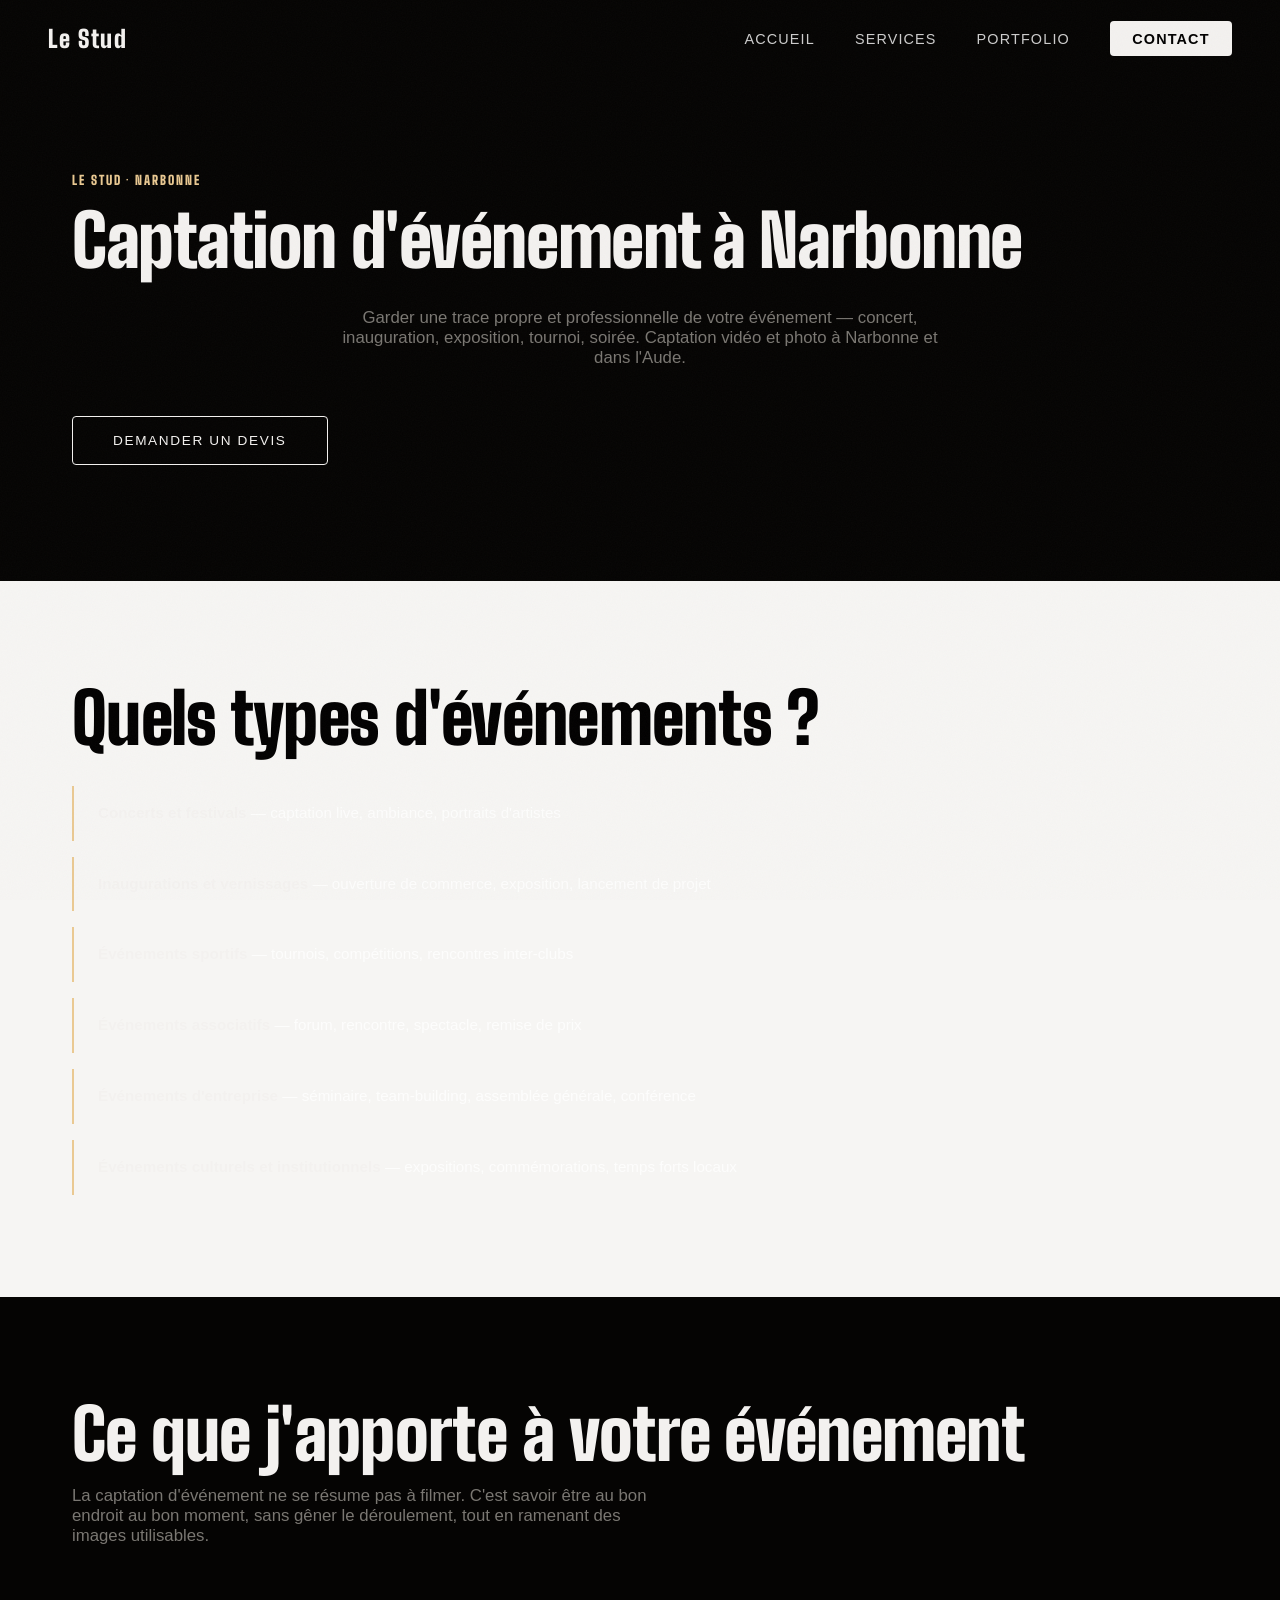
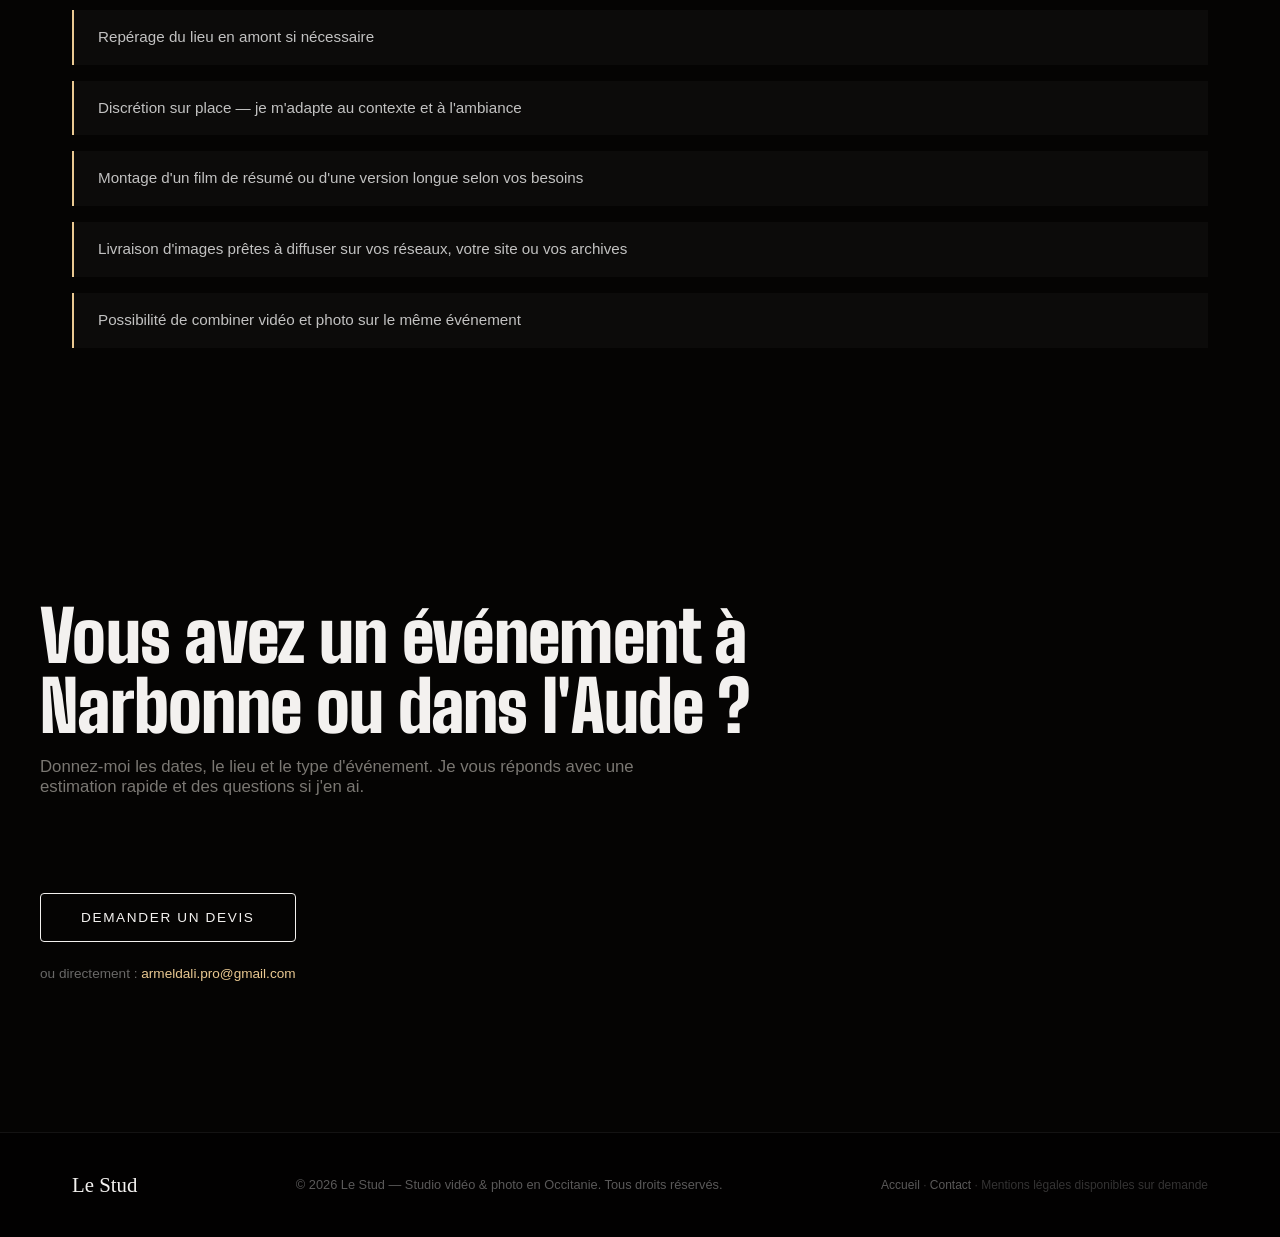
==== captation-evenement-narbonne/index.html @ 45975b77 "Ajoute 7 pages SEO locales et styles associés Pages créées : vidéaste Narbonne, vidéaste Carcassonne" ====
<!DOCTYPE html>
<html lang="fr">
<head>
  <meta charset="UTF-8" />
  <meta name="viewport" content="width=device-width, initial-scale=1.0" />
  <title>Captation événement à Narbonne — Le Stud</title>
  <meta name="description" content="Concert, expo, inauguration : captation vidéo et photo événementielle à Narbonne et dans l'Aude. Studio Le Stud, devis sur mesure." />
  <link rel="canonical" href="https://www.lestudpro.fr/captation-evenement-narbonne/" />
  <meta property="og:title" content="Captation événement à Narbonne — Le Stud" />
  <meta property="og:description" content="Captation vidéo et photo événementielle à Narbonne et dans l'Aude. Concerts, expositions, inaugurations. Devis sur mesure." />
  <meta property="og:type" content="website" />
  <meta property="og:url" content="https://www.lestudpro.fr/captation-evenement-narbonne/" />
  <meta property="og:image" content="https://www.lestudpro.fr/images/tournage-video-professionnel-occitanie-le-stud.jpg" />
  <meta name="theme-color" content="#0a0602" />
  <script type="application/ld+json">
  {
    "@context": "https://schema.org",
    "@type": "LocalBusiness",
    "name": "Le Stud",
    "description": "Captation vidéo et photo événementielle à Narbonne et dans l'Aude. Concerts, expositions, inaugurations, tournois.",
    "url": "https://www.lestudpro.fr",
    "email": "armeldali.pro@gmail.com",
    "address": {
      "@type": "PostalAddress",
      "addressLocality": "Narbonne",
      "addressRegion": "Occitanie",
      "addressCountry": "FR"
    },
    "areaServed": ["Narbonne", "Carcassonne", "Aude", "Occitanie"],
    "priceRange": "€€",
    "openingHours": "Mo-Fr 09:00-18:00"
  }
  </script>
  <link rel="preconnect" href="https://fonts.googleapis.com">
  <link rel="preconnect" href="https://fonts.gstatic.com" crossorigin>
  <link href="https://fonts.googleapis.com/css2?family=Big+Shoulders+Display:wght@900&display=swap" rel="stylesheet">
  <link rel="stylesheet" href="../style.css" />
</head>
<body>

  <a href="#contenu" class="skip-link">Aller au contenu principal</a>

  <nav id="navbar">
    <a href="/" class="nav-logo">Le Stud</a>
    <button class="nav-toggle" id="navToggle" aria-label="Menu">&#9776;</button>
    <ul class="nav-links" id="navLinks">
      <li><a href="/">Accueil</a></li>
      <li><a href="/#services">Services</a></li>
      <li><a href="/#portfolio">Portfolio</a></li>
      <li><a href="/#contact" class="nav-cta">Contact</a></li>
    </ul>
  </nav>

  <main id="contenu">

    <section class="local-hero section section-dark">
      <div class="container">
        <p class="hero-eyebrow">Le Stud · Narbonne</p>
        <h1>Captation d'événement à Narbonne</h1>
        <p class="section-subtitle">Garder une trace propre et professionnelle de votre événement — concert, inauguration, exposition, tournoi, soirée. Captation vidéo et photo à Narbonne et dans l'Aude.</p>
        <a href="/#contact" class="btn-primary">Demander un devis</a>
      </div>
    </section>

    <section class="section section-light">
      <div class="container">
        <h2 class="section-title left reveal">Quels types d'événements ?</h2>
        <ul class="local-services reveal-stagger">
          <li><strong>Concerts et festivals</strong> — captation live, ambiance, portraits d'artistes</li>
          <li><strong>Inaugurations et vernissages</strong> — ouverture de commerce, exposition, lancement de projet</li>
          <li><strong>Événements sportifs</strong> — tournois, compétitions, rencontres inter-clubs</li>
          <li><strong>Événements associatifs</strong> — forum, rencontre, spectacle, remise de prix</li>
          <li><strong>Événements d'entreprise</strong> — séminaire, team-building, assemblée générale, conférence</li>
          <li><strong>Événements culturels et institutionnels</strong> — expositions, commémorations, temps forts locaux</li>
        </ul>
      </div>
    </section>

    <section class="section section-dark">
      <div class="container">
        <h2 class="section-title left reveal">Ce que j'apporte à votre événement</h2>
        <p class="section-subtitle left reveal">La captation d'événement ne se résume pas à filmer. C'est savoir être au bon endroit au bon moment, sans gêner le déroulement, tout en ramenant des images utilisables.</p>
        <ul class="local-services reveal-stagger">
          <li>Repérage du lieu en amont si nécessaire</li>
          <li>Discrétion sur place — je m'adapte au contexte et à l'ambiance</li>
          <li>Montage d'un film de résumé ou d'une version longue selon vos besoins</li>
          <li>Livraison d'images prêtes à diffuser sur vos réseaux, votre site ou vos archives</li>
          <li>Possibilité de combiner vidéo et photo sur le même événement</li>
        </ul>
      </div>
    </section>

    <section class="section section-dark">
      <div class="container local-cta">
        <h2 class="section-title left reveal">Vous avez un événement à Narbonne ou dans l'Aude ?</h2>
        <p class="section-subtitle left reveal">Donnez-moi les dates, le lieu et le type d'événement. Je vous réponds avec une estimation rapide et des questions si j'en ai.</p>
        <a href="/#contact" class="btn-primary">Demander un devis</a>
        <p class="local-email">ou directement : <a href="mailto:armeldali.pro@gmail.com">armeldali.pro@gmail.com</a></p>
      </div>
    </section>

  </main>

  <footer id="footer">
    <div class="container">
      <div class="footer-content">
        <span class="footer-logo">Le Stud</span>
        <p>© 2026 Le Stud — Studio vidéo &amp; photo en Occitanie. Tous droits réservés.</p>
        <p class="footer-mention"><a href="/">Accueil</a> · <a href="mailto:armeldali.pro@gmail.com">Contact</a> · Mentions légales disponibles sur demande</p>
      </div>
    </div>
  </footer>

  <script>
    const navbar = document.getElementById('navbar');
    window.addEventListener('scroll', () => { navbar.classList.toggle('scrolled', window.scrollY > 50); }, { passive: true });
    const navToggle = document.getElementById('navToggle');
    const navLinks  = document.getElementById('navLinks');
    navToggle.addEventListener('click', () => navLinks.classList.toggle('open'));
    navLinks.querySelectorAll('a').forEach(l => l.addEventListener('click', () => navLinks.classList.remove('open')));
    const msgs = ['Bien essayé', 'non.', 'Pourquoi faire ?'];
    let toastEl = null, hideTimer = null;
    function showToast() {
      if (!toastEl) { toastEl = document.createElement('div'); toastEl.id = 'copy-toast'; document.body.appendChild(toastEl); }
      toastEl.textContent = msgs[Math.floor(Math.random() * msgs.length)];
      toastEl.classList.add('visible');
      clearTimeout(hideTimer);
      hideTimer = setTimeout(() => toastEl.classList.remove('visible'), 1800);
    }
    document.addEventListener('contextmenu', e => { e.preventDefault(); showToast(); });
    document.addEventListener('copy',        e => { e.preventDefault(); showToast(); });
    document.addEventListener('cut',         e => { e.preventDefault(); showToast(); });
    document.addEventListener('selectstart', e => e.preventDefault());
    document.addEventListener('dragstart',   e => { e.preventDefault(); showToast(); });
    const ro = new IntersectionObserver((entries) => {
      entries.forEach(e => { if (e.isIntersecting) { e.target.classList.add('visible'); ro.unobserve(e.target); } });
    }, { threshold: 0.1, rootMargin: '0px 0px -52px 0px' });
    document.querySelectorAll('.reveal, .reveal-stagger').forEach(el => ro.observe(el));
  </script>
</body>
</html>
---- style.css ----
/* ===========================
   RESET & BASE
=========================== */
*, *::before, *::after { box-sizing: border-box; margin: 0; padding: 0; }
body { user-select: none; -webkit-user-select: none; }

:root {
  --black: oklch(7% 0.007 70);
  --dark: oklch(11% 0.006 70);
  --dark2: oklch(15% 0.006 70);
  --white: oklch(96% 0.004 72);
  --off-white: oklch(97% 0.003 72);
  --accent: oklch(85% 0.08 80);
  --accent2: oklch(66% 0.155 73);
  --text-light: oklch(57% 0.008 70);
  --font-display: 'Big Shoulders Display', Georgia, serif;
  --font-main: 'Georgia', serif;
  --font-sans: -apple-system, BlinkMacSystemFont, 'Segoe UI', sans-serif;
  --transition: 0.3s ease;
  --radius: 4px;

  --space-xs: 0.5rem;
  --space-sm: 1rem;
  --space-md: 1.5rem;
  --space-lg: 2rem;
  --space-xl: 3rem;
  --space-2xl: 5rem;
  --space-3xl: 7rem;
}

html { scroll-behavior: smooth; }

body {
  font-family: var(--font-sans);
  color: var(--white);
  background: var(--black);
  overflow-x: hidden;
}

/* Film grain — fixed layer, no animation, no GPU repaint on scroll */
body::after {
  content: '';
  position: fixed;
  inset: 0;
  z-index: 9900;
  pointer-events: none;
  opacity: 0.03;
  background-image: url("data:image/svg+xml,%3Csvg xmlns='http://www.w3.org/2000/svg' width='220' height='220'%3E%3Cfilter id='n'%3E%3CfeTurbulence type='fractalNoise' baseFrequency='0.8' numOctaves='4' stitchTiles='stitch'/%3E%3C/filter%3E%3Crect width='220' height='220' filter='url(%23n)'/%3E%3C/svg%3E");
  background-repeat: repeat;
  background-size: 220px 220px;
}

img { max-width: 100%; display: block; }
a { text-decoration: none; color: inherit; }

/* Focus ring — accessible and on-brand */
*:focus-visible {
  outline: 2px solid var(--accent2);
  outline-offset: 3px;
  border-radius: 2px;
}

/* Skip to content */
.skip-link {
  position: absolute;
  left: -9999px;
  top: auto;
  width: 1px;
  height: 1px;
  overflow: hidden;
}

.skip-link:focus {
  position: fixed;
  top: 0;
  left: 0;
  z-index: 10000;
  width: auto;
  height: auto;
  overflow: visible;
  padding: 0.75rem 1.5rem;
  background: var(--accent2);
  color: var(--black);
  font-size: 0.8rem;
  letter-spacing: 0.08em;
  text-transform: uppercase;
  font-weight: 700;
}

.container {
  max-width: 1200px;
  margin: 0 auto;
  padding: 0 2rem;
}

/* ===========================
   NAVIGATION
=========================== */
#navbar {
  position: fixed;
  top: 0; left: 0; right: 0;
  z-index: 1000;
  display: flex;
  align-items: center;
  justify-content: space-between;
  padding: 1.5rem 3rem;
  transition: background var(--transition), padding var(--transition);
}

#navbar.scrolled {
  background: rgba(10, 10, 10, 0.95);
  backdrop-filter: blur(10px);
  padding: 1rem 3rem;
  border-bottom: 1px solid rgba(255,255,255,0.05);
}

.nav-logo {
  font-family: var(--font-display);
  font-size: 1.5rem;
  font-weight: 900;
  letter-spacing: 0.06em;
  color: var(--white);
}

.nav-links {
  list-style: none;
  display: flex;
  gap: 2.5rem;
  align-items: center;
}

.nav-links a {
  font-size: 0.9rem;
  letter-spacing: 0.08em;
  text-transform: uppercase;
  color: rgba(255,255,255,0.8);
  transition: color var(--transition);
}

.nav-links a:hover { color: var(--accent); }

.nav-links a.active {
  color: var(--white);
  position: relative;
}

.nav-links a.active::after {
  content: '';
  position: absolute;
  bottom: -4px;
  left: 0;
  width: 100%;
  height: 1px;
  background: var(--accent2);
}

.nav-links .nav-cta {
  background: var(--white);
  color: var(--black);
  padding: 0.6rem 1.4rem;
  border-radius: var(--radius);
  font-weight: 600;
  transition: background var(--transition), color var(--transition);
}

.nav-links .nav-cta:hover {
  background: var(--accent);
  color: var(--black);
}

.nav-toggle {
  display: none;
  background: none;
  border: none;
  color: var(--white);
  font-size: 1.5rem;
  cursor: pointer;
}

/* ===========================
   PARALLAX
=========================== */
.parallax {
  background-attachment: fixed;
  background-size: cover;
  background-position: center;
  background-repeat: no-repeat;
}

/* ===========================
   HERO
=========================== */
#hero {
  min-height: 100dvh;
  display: flex;
  align-items: center;
  justify-content: flex-start;
  position: relative;
}

.hero-overlay {
  position: absolute;
  inset: 0;
  background:
    linear-gradient(to right,
      rgba(5, 3, 2, 0.96) 0%,
      rgba(5, 3, 2, 0.84) 38%,
      rgba(5, 3, 2, 0.42) 60%,
      rgba(5, 3, 2, 0.06) 100%
    ),
    linear-gradient(to bottom,
      rgba(0, 0, 0, 0.45) 0%,
      transparent 30%,
      rgba(0, 0, 0, 0.38) 100%
    );
}

.hero-content {
  position: relative;
  z-index: 2;
  text-align: left;
  max-width: 62%;
  padding: 0 2rem 0 clamp(2rem, 7vw, 9rem);
}

.hero-content h1 {
  font-family: var(--font-display);
  font-size: clamp(2rem, 8vw, 8rem);
  font-weight: 900;
  letter-spacing: -0.02em;
  line-height: 0.9;
  margin-bottom: 1.6rem;
  text-wrap: balance;
}

#heroSubtitle {
  font-size: clamp(0.75rem, 1.2vw, 0.95rem);
  color: oklch(90% 0.01 72 / 0.75);
  letter-spacing: 0.2em;
  text-transform: uppercase;
  margin-bottom: 0.9rem;
  line-height: 1.6;
}

.hero-description {
  font-size: clamp(0.85rem, 1.15vw, 1rem);
  color: oklch(90% 0.01 72 / 0.55);
  letter-spacing: 0.02em;
  text-transform: none;
  line-height: 1.75;
  max-width: 52ch;
  margin-bottom: 3rem;
}

/* ===========================
   ENTRANCE ANIMATIONS
=========================== */
@keyframes fadeSlideUp {
  from { opacity: 0; transform: translateY(22px); }
  to   { opacity: 1; transform: translateY(0); }
}

.hero-eyebrow {
  display: block;
  font-family: var(--font-display);
  font-size: clamp(2rem, 8vw, 8rem);
  font-weight: 900;
  letter-spacing: 0.04em;
  text-transform: uppercase;
  color: var(--accent2);
  margin-bottom: 0.2rem;
  animation: fadeSlideUp 1s cubic-bezier(0.16, 1, 0.3, 1) 0s both;
}

.hero-content h1 {
  animation: fadeSlideUp 1s cubic-bezier(0.16, 1, 0.3, 1) 0.1s both;
}

#heroSubtitle {
  animation: fadeSlideUp 1s cubic-bezier(0.16, 1, 0.3, 1) 0.3s both;
}

.hero-description {
  animation: fadeSlideUp 1s cubic-bezier(0.16, 1, 0.3, 1) 0.45s both;
}

.hero-ctas {
  animation: fadeSlideUp 1s cubic-bezier(0.16, 1, 0.3, 1) 0.6s both;
}

/* ===========================
   SCROLL REVEAL
=========================== */
.reveal {
  opacity: 0;
  transform: translateY(20px);
  transition: opacity 0.8s cubic-bezier(0.16, 1, 0.3, 1),
              transform 0.8s cubic-bezier(0.16, 1, 0.3, 1);
}

.reveal.visible {
  opacity: 1;
  transform: translateY(0);
}

.reveal-stagger > * {
  opacity: 0;
  transform: translateY(18px);
  transition: opacity 0.7s cubic-bezier(0.16, 1, 0.3, 1),
              transform 0.7s cubic-bezier(0.16, 1, 0.3, 1);
}

.reveal-stagger.visible > * { opacity: 1; transform: translateY(0); }
.reveal-stagger.visible > *:nth-child(1) { transition-delay: 0s; }
.reveal-stagger.visible > *:nth-child(2) { transition-delay: 0.08s; }
.reveal-stagger.visible > *:nth-child(3) { transition-delay: 0.16s; }
.reveal-stagger.visible > *:nth-child(4) { transition-delay: 0.24s; }
.reveal-stagger.visible > *:nth-child(5) { transition-delay: 0.32s; }
.reveal-stagger.visible > *:nth-child(6) { transition-delay: 0.40s; }
.reveal-stagger.visible > *:nth-child(7) { transition-delay: 0.48s; }
.reveal-stagger.visible > *:nth-child(8) { transition-delay: 0.56s; }

/* ===========================
   BUTTONS
=========================== */
.btn-primary {
  display: inline-block;
  position: relative;
  overflow: hidden;
  isolation: isolate;
  background: transparent;
  border: 1px solid var(--white);
  color: var(--white);
  padding: 1rem 2.5rem;
  font-size: 0.85rem;
  letter-spacing: 0.12em;
  text-transform: uppercase;
  border-radius: var(--radius);
  transition: color 0.38s cubic-bezier(0.16, 1, 0.3, 1);
}

.btn-primary::after {
  content: '';
  position: absolute;
  inset: 0;
  background: var(--white);
  transform: translateY(105%);
  transition: transform 0.38s cubic-bezier(0.16, 1, 0.3, 1);
  z-index: -1;
}

.btn-primary:hover { color: var(--black); }
.btn-primary:hover::after { transform: translateY(0); }
.btn-primary:active { transform: scale(0.98); }

.btn-secondary {
  display: inline-block;
  background: transparent;
  border: 1px solid rgba(255,255,255,0.3);
  color: rgba(255,255,255,0.65);
  padding: 1rem 2.5rem;
  font-size: 0.85rem;
  letter-spacing: 0.12em;
  text-transform: uppercase;
  border-radius: var(--radius);
  transition: border-color var(--transition), color var(--transition);
}

.btn-secondary:hover {
  border-color: var(--white);
  color: var(--white);
}

.btn-secondary:active { transform: scale(0.98); }

.hero-ctas {
  display: flex;
  gap: 1rem;
  justify-content: flex-start;
  flex-wrap: wrap;
}

.scroll-indicator {
  position: absolute;
  bottom: 2rem;
  left: 50%;
  transform: translateX(-50%);
  z-index: 2;
}

.scroll-indicator span {
  display: block;
  width: 14px;
  height: 14px;
  border-right: 1.5px solid rgba(255,255,255,0.75);
  border-bottom: 1.5px solid rgba(255,255,255,0.75);
  transform: rotate(45deg);
  margin: 0 auto;
  animation: scrollChevron 1.8s ease-in-out infinite;
}

.scroll-indicator span::after {
  content: '';
  display: block;
  width: 14px;
  height: 14px;
  border-right: 1.5px solid rgba(255,255,255,0.3);
  border-bottom: 1.5px solid rgba(255,255,255,0.3);
  position: relative;
  top: 6px;
  left: 0;
}

@keyframes scrollChevron {
  0%, 100% { opacity: 0.3; transform: rotate(45deg) translate(-3px, -3px); }
  50%       { opacity: 1;   transform: rotate(45deg) translate(3px, 3px); }
}

/* ===========================
   SECTIONS GENERALES
=========================== */
.section {
  padding: clamp(4rem, 8vw, 7rem) 0;
}

.section-light {
  background: var(--off-white);
  color: var(--black);
}

.section-dark {
  background: var(--dark);
  color: var(--white);
}

.section-title {
  font-family: var(--font-display);
  font-size: clamp(2.4rem, 5.5vw, 5rem);
  font-weight: 900;
  letter-spacing: -0.01em;
  line-height: 1;
  margin-bottom: 1rem;
  text-align: center;
  text-wrap: balance;
}

.section-title.left { text-align: left; }

.section-subtitle {
  font-size: 1.05rem;
  color: var(--text-light);
  text-align: center;
  margin-bottom: 4rem;
  max-width: 600px;
  margin-left: auto;
  margin-right: auto;
}

.section-subtitle.left {
  text-align: left;
  margin-left: 0;
  margin-right: 0;
}

.section-light .section-subtitle { color: #666; }

/* ===========================
   SERVICES
=========================== */
.services-list {
  list-style: none;
  border-top: 1px solid rgba(0,0,0,0.1);
}

.service-item {
  display: grid;
  grid-template-columns: 1fr 1.6fr;
  column-gap: var(--space-xl);
  align-items: baseline;
  padding: var(--space-md) 0;
  border-bottom: 1px solid rgba(0,0,0,0.1);
  transition: padding-left 0.3s cubic-bezier(0.16, 1, 0.3, 1);
}

.service-item:hover {
  padding-left: 0.6rem;
}

.service-num { display: none; }

.service-item h3 {
  font-family: var(--font-main);
  font-size: clamp(1.05rem, 2vw, 1.25rem);
  font-weight: normal;
  color: oklch(18% 0.01 148);
  letter-spacing: 0.01em;
  line-height: 1.3;
  text-wrap: balance;
  transition: color 0.3s ease;
}

.service-item:hover h3 {
  color: oklch(32% 0.1 148);
}

.service-item p {
  font-size: 0.9rem;
  color: #555;
  line-height: 1.65;
  text-wrap: pretty;
}

/* Services — soft sage tint, friendly and calm */
#services {
  background: oklch(93.5% 0.016 148);
  color: oklch(9% 0.007 70);
}

#services .section-subtitle {
  color: oklch(38% 0.01 148);
}

#services .services-list {
  border-top-color: oklch(40% 0.06 148 / 0.15);
}

#services .service-item {
  border-bottom-color: oklch(40% 0.06 148 / 0.15);
}

#services .service-num {
  color: oklch(42% 0.1 148);
}

#services .service-item h3 {
  color: oklch(9% 0.007 70);
}

#services .service-item p {
  color: oklch(32% 0.01 148);
}

/* ===========================
   PACKS
=========================== */
.packs-grid {
  display: grid;
  grid-template-columns: repeat(3, 1fr);
  gap: var(--space-2xl);
  margin-top: var(--space-lg);
}

.pack-item {
  display: flex;
  flex-direction: column;
  gap: 0.75rem;
  padding-top: var(--space-lg);
  border-top: 1px solid rgba(255,255,255,0.1);
}

.pack-icon {
  display: flex;
  color: var(--accent);
  opacity: 0.8;
}

.pack-item h3 {
  font-family: var(--font-display);
  font-size: clamp(1.3rem, 2.5vw, 1.7rem);
  font-weight: 900;
  color: var(--white);
  letter-spacing: -0.01em;
  line-height: 1.1;
}

.pack-item p {
  font-size: 0.9rem;
  color: rgba(255,255,255,0.5);
  line-height: 1.65;
  text-wrap: pretty;
}

.pack-note {
  margin-top: var(--space-2xl);
  font-size: 0.88rem;
  color: rgba(255,255,255,0.4);
  line-height: 1.7;
  max-width: 65ch;
}

/* ===========================
   PARALLAX SEPARATOR
=========================== */
.parallax-sep {
  height: 350px;
  position: relative;
}

.parallax-sep::after {
  content: '';
  position: absolute;
  inset: 0;
  background: rgba(0,0,0,0.5);
}

/* ===========================
   PORTFOLIO
=========================== */
.portfolio-grid {
  display: grid;
  grid-template-columns: repeat(3, 1fr);
  gap: 0.5rem;
}

.portfolio-item {
  position: relative;
  overflow: hidden;
  border-radius: var(--radius);
  aspect-ratio: 3/2;
}

.portfolio-item:nth-child(1) {
  grid-column: span 2;
  aspect-ratio: 16/9;
}


.portfolio-item img {
  width: 100%;
  height: 100%;
  object-fit: cover;
  transition: transform 0.5s ease;
}

.portfolio-item:hover img {
  transform: scale(1.08);
}

.portfolio-overlay {
  position: absolute;
  inset: 0;
  background: linear-gradient(to top, rgba(0,0,0,0.85) 0%, transparent 60%);
  display: flex;
  flex-direction: column;
  justify-content: flex-end;
  padding: 1.5rem;
  opacity: 0;
  transition: opacity var(--transition);
}

.portfolio-item:hover .portfolio-overlay {
  opacity: 1;
}

.portfolio-tag {
  font-size: 0.7rem;
  letter-spacing: 0.12em;
  text-transform: uppercase;
  color: var(--accent);
  margin-bottom: 0.3rem;
}

.portfolio-overlay h3 {
  font-size: 1.1rem;
  font-weight: 600;
  color: var(--white);
}

.portfolio-role {
  font-size: 0.72rem;
  color: rgba(255,255,255,0.5);
  letter-spacing: 0.06em;
  margin-top: 0.25rem;
  line-height: 1.4;
}

/* ===========================
   ABOUT
=========================== */
.about-grid {
  display: grid;
  grid-template-columns: 1fr 1.2fr;
  gap: 5rem;
  align-items: center;
}

.about-image {
  position: relative;
}

.about-image img {
  width: 100%;
  border-radius: var(--radius);
  filter: grayscale(20%);
}


.about-text p {
  font-size: 1rem;
  line-height: 1.8;
  color: #444;
  margin-bottom: 1.2rem;
  max-width: 65ch;
  text-wrap: pretty;
}

.about-caps {
  list-style: none;
  display: flex;
  flex-direction: column;
  gap: 0.6rem;
  margin-top: 2.5rem;
  padding-top: 2rem;
  border-top: 1px solid #ddd;
}

.about-caps li {
  font-size: 0.92rem;
  color: #444;
  line-height: 1.5;
}

.about-caps strong {
  color: var(--black);
}

/* ===========================
   CONTACT
=========================== */
.contact-grid {
  display: grid;
  grid-template-columns: 1.4fr 1fr;
  gap: 4rem;
  align-items: start;
}

.contact-form {
  display: flex;
  flex-direction: column;
  gap: 1rem;
}
.contact-form input,
.contact-form textarea,
.contact-form select {
  user-select: text;
  -webkit-user-select: text;
}

.form-row {
  display: grid;
  grid-template-columns: 1fr 1fr;
  gap: 1rem;
}

.contact-form input,
.contact-form textarea,
.contact-form select {
  width: 100%;
  background: rgba(255,255,255,0.05);
  border: 1px solid rgba(255,255,255,0.12);
  border-radius: var(--radius);
  padding: 1rem 1.2rem;
  color: var(--white);
  font-size: 0.95rem;
  font-family: var(--font-sans);
  transition: border-color var(--transition);
  resize: vertical;
  appearance: none;
}

.contact-form select {
  background-image: url("data:image/svg+xml,%3Csvg xmlns='http://www.w3.org/2000/svg' width='12' height='8' viewBox='0 0 12 8'%3E%3Cpath d='M1 1l5 5 5-5' stroke='rgba(255,255,255,0.4)' stroke-width='1.5' fill='none' stroke-linecap='round'/%3E%3C/svg%3E");
  background-repeat: no-repeat;
  background-position: right 1.2rem center;
  padding-right: 3rem;
  cursor: pointer;
}

.contact-form select option {
  background: oklch(11% 0.006 70);
  color: var(--white);
}

.contact-form input::placeholder,
.contact-form textarea::placeholder {
  color: rgba(255,255,255,0.35);
}

.contact-form input:focus,
.contact-form textarea:focus,
.contact-form select:focus {
  outline: none;
  border-color: var(--accent);
}

.contact-form input:invalid:not(:placeholder-shown),
.contact-form textarea:invalid:not(:placeholder-shown) {
  border-color: oklch(55% 0.2 28 / 0.8);
}

.contact-form input:valid:not(:placeholder-shown),
.contact-form textarea:valid:not(:placeholder-shown) {
  border-color: oklch(52% 0.14 148 / 0.55);
}

.contact-email {
  font-size: 0.9rem;
  color: var(--accent);
  letter-spacing: 0.03em;
}

.contact-label {
  font-size: 0.72rem;
  text-transform: uppercase;
  letter-spacing: 0.12em;
  color: rgba(255,255,255,0.35);
  margin-bottom: 0.3rem;
  display: block;
}

.field-group {
  display: flex;
  flex-direction: column;
  gap: 0.3rem;
}

.contact-form .btn-primary {
  align-self: flex-start;
  cursor: pointer;
  font-family: var(--font-sans);
}

.contact-info {
  display: flex;
  flex-direction: column;
  gap: 2rem;
  padding-top: 0.5rem;
}

.contact-item {
  display: flex;
  flex-direction: column;
  gap: 0.4rem;
}

.contact-item strong {
  display: block;
  font-size: 0.72rem;
  text-transform: uppercase;
  letter-spacing: 0.12em;
  color: var(--accent);
}

.contact-item p {
  font-size: 0.9rem;
  color: rgba(255,255,255,0.6);
  line-height: 1.6;
}

/* ===========================
   FAQ
=========================== */
.faq-list {
  display: flex;
  flex-direction: column;
  gap: 0;
  margin-top: 2.5rem;
}

.faq-item {
  border-top: 1px solid rgba(255,255,255,0.08);
  padding: 1.6rem 0;
}

.faq-item:last-child {
  border-bottom: 1px solid rgba(255,255,255,0.08);
}

.faq-item h3 {
  font-size: 1rem;
  font-weight: 600;
  color: var(--white);
  margin-bottom: 0.6rem;
  letter-spacing: 0.01em;
}

.faq-item p {
  font-size: 0.9rem;
  color: rgba(255,255,255,0.6);
  line-height: 1.7;
  max-width: 680px;
}

/* ===========================
   COPY TOAST
=========================== */
#copy-toast {
  position: fixed;
  bottom: 2rem;
  left: 50%;
  transform: translateX(-50%) translateY(1rem);
  background: rgba(20,20,20,0.92);
  color: var(--accent);
  font-size: 0.85rem;
  letter-spacing: 0.08em;
  padding: 0.55rem 1.4rem;
  border-radius: 4px;
  border: 1px solid rgba(255,255,255,0.1);
  opacity: 0;
  pointer-events: none;
  transition: opacity 0.2s ease, transform 0.2s ease;
  z-index: 9999;
}
#copy-toast.visible {
  opacity: 1;
  transform: translateX(-50%) translateY(0);
}

/* ===========================
   LOCAL SEO PAGES
=========================== */
.local-hero {
  padding: calc(var(--space-3xl) + 60px) 0 var(--space-3xl);
  text-align: left;
}

.local-hero .hero-eyebrow {
  font-size: 0.8rem;
  letter-spacing: 0.15em;
  text-transform: uppercase;
  color: var(--accent);
  margin-bottom: var(--space-sm);
  display: block;
}

.local-hero h1 {
  font-family: var(--font-display);
  font-size: clamp(2.4rem, 6vw, 4.5rem);
  font-weight: 900;
  line-height: 1;
  letter-spacing: -0.02em;
  margin-bottom: var(--space-lg);
  color: var(--white);
}

.local-hero .section-subtitle {
  max-width: 600px;
  margin-bottom: var(--space-xl);
}

.local-services {
  list-style: none;
  padding: 0;
  margin-top: var(--space-lg);
  display: flex;
  flex-direction: column;
  gap: var(--space-sm);
}

.local-services li {
  padding: var(--space-sm) var(--space-md);
  border-left: 2px solid var(--accent);
  background: rgba(255,255,255,0.03);
  font-size: 0.95rem;
  line-height: 1.5;
  color: rgba(255,255,255,0.75);
}

.local-services li strong {
  color: var(--white);
}

.local-steps {
  list-style: none;
  counter-reset: steps;
  padding: 0;
  margin-top: var(--space-lg);
  display: flex;
  flex-direction: column;
  gap: var(--space-sm);
}

.local-steps li {
  counter-increment: steps;
  display: flex;
  gap: var(--space-md);
  align-items: flex-start;
  font-size: 0.95rem;
  line-height: 1.5;
  color: rgba(255,255,255,0.75);
}

.local-steps li::before {
  content: counter(steps);
  flex-shrink: 0;
  width: 2rem;
  height: 2rem;
  border-radius: 50%;
  background: var(--accent2);
  color: var(--black);
  font-weight: 700;
  font-size: 0.85rem;
  display: flex;
  align-items: center;
  justify-content: center;
  margin-top: 0.1rem;
}

.local-steps li strong {
  color: var(--white);
}

.local-text {
  margin-top: var(--space-lg);
  font-size: 0.95rem;
  line-height: 1.7;
  color: rgba(255,255,255,0.7);
  max-width: 680px;
}

.local-cta {
  text-align: left;
  padding: var(--space-xl) 0;
}

.local-cta .btn-primary {
  margin-top: var(--space-lg);
  display: inline-flex;
}

.local-email {
  margin-top: var(--space-md);
  font-size: 0.85rem;
  color: rgba(255,255,255,0.4);
}

.local-email a {
  color: var(--accent);
  text-decoration: none;
}

.local-email a:hover {
  text-decoration: underline;
}

/* ===========================
   FOOTER
=========================== */
#footer {
  background: var(--black);
  border-top: 1px solid rgba(255,255,255,0.07);
  padding: 2.5rem 0;
}

.footer-content {
  display: flex;
  align-items: center;
  justify-content: space-between;
  gap: 1rem;
}

.footer-logo {
  font-family: var(--font-main);
  font-size: 1.3rem;
  color: var(--white);
}

.footer-content p {
  font-size: 0.8rem;
  color: rgba(255,255,255,0.35);
}

.footer-mention {
  font-size: 0.75rem !important;
  color: rgba(255,255,255,0.2) !important;
}

.footer-mention a {
  color: rgba(255,255,255,0.35);
  transition: color var(--transition);
}

.footer-mention a:hover {
  color: rgba(255,255,255,0.7);
}

/* ===========================
   RESPONSIVE
=========================== */
@media (max-width: 1024px) {
  .service-item { grid-template-columns: 1fr 1.6fr; }
  .about-grid { grid-template-columns: 1fr; gap: 3rem; }
  .about-image { max-width: 500px; margin: 0 auto; }
  .packs-grid { grid-template-columns: 1fr; gap: var(--space-lg); }
}

@media (max-width: 768px) {
  .hero-content {
    max-width: 100%;
    padding: 0 1.5rem;
    text-align: left;
  }

  .hero-overlay {
    background: rgba(5, 3, 2, 0.78);
  }

  #navbar { padding: 1.2rem 1.5rem; }
  #navbar.scrolled { padding: 0.8rem 1.5rem; }

  .nav-toggle { display: block; }

  .nav-links {
    display: none;
    flex-direction: column;
    position: absolute;
    top: 100%;
    left: 0; right: 0;
    background: rgba(10,10,10,0.97);
    backdrop-filter: blur(10px);
    padding: 2rem;
    gap: 1.5rem;
    border-bottom: 1px solid rgba(255,255,255,0.08);
  }

  .nav-links.open { display: flex; }

  .nav-links a { font-size: 1rem; }

  .parallax { background-attachment: scroll; }

  .service-item {
    grid-template-columns: 1fr;
    row-gap: 0.4rem;
  }

  .portfolio-grid { grid-template-columns: repeat(2, 1fr); }
  .portfolio-overlay { opacity: 1; }
  .portfolio-item:nth-child(1) {
    grid-column: span 1;
    aspect-ratio: 3/2;
  }

  .contact-grid { grid-template-columns: 1fr; gap: 2.5rem; }
  .form-row { grid-template-columns: 1fr; }

  .footer-content { flex-direction: column; text-align: center; }
}

@media (max-width: 480px) {
  .portfolio-grid { grid-template-columns: 1fr; }
}
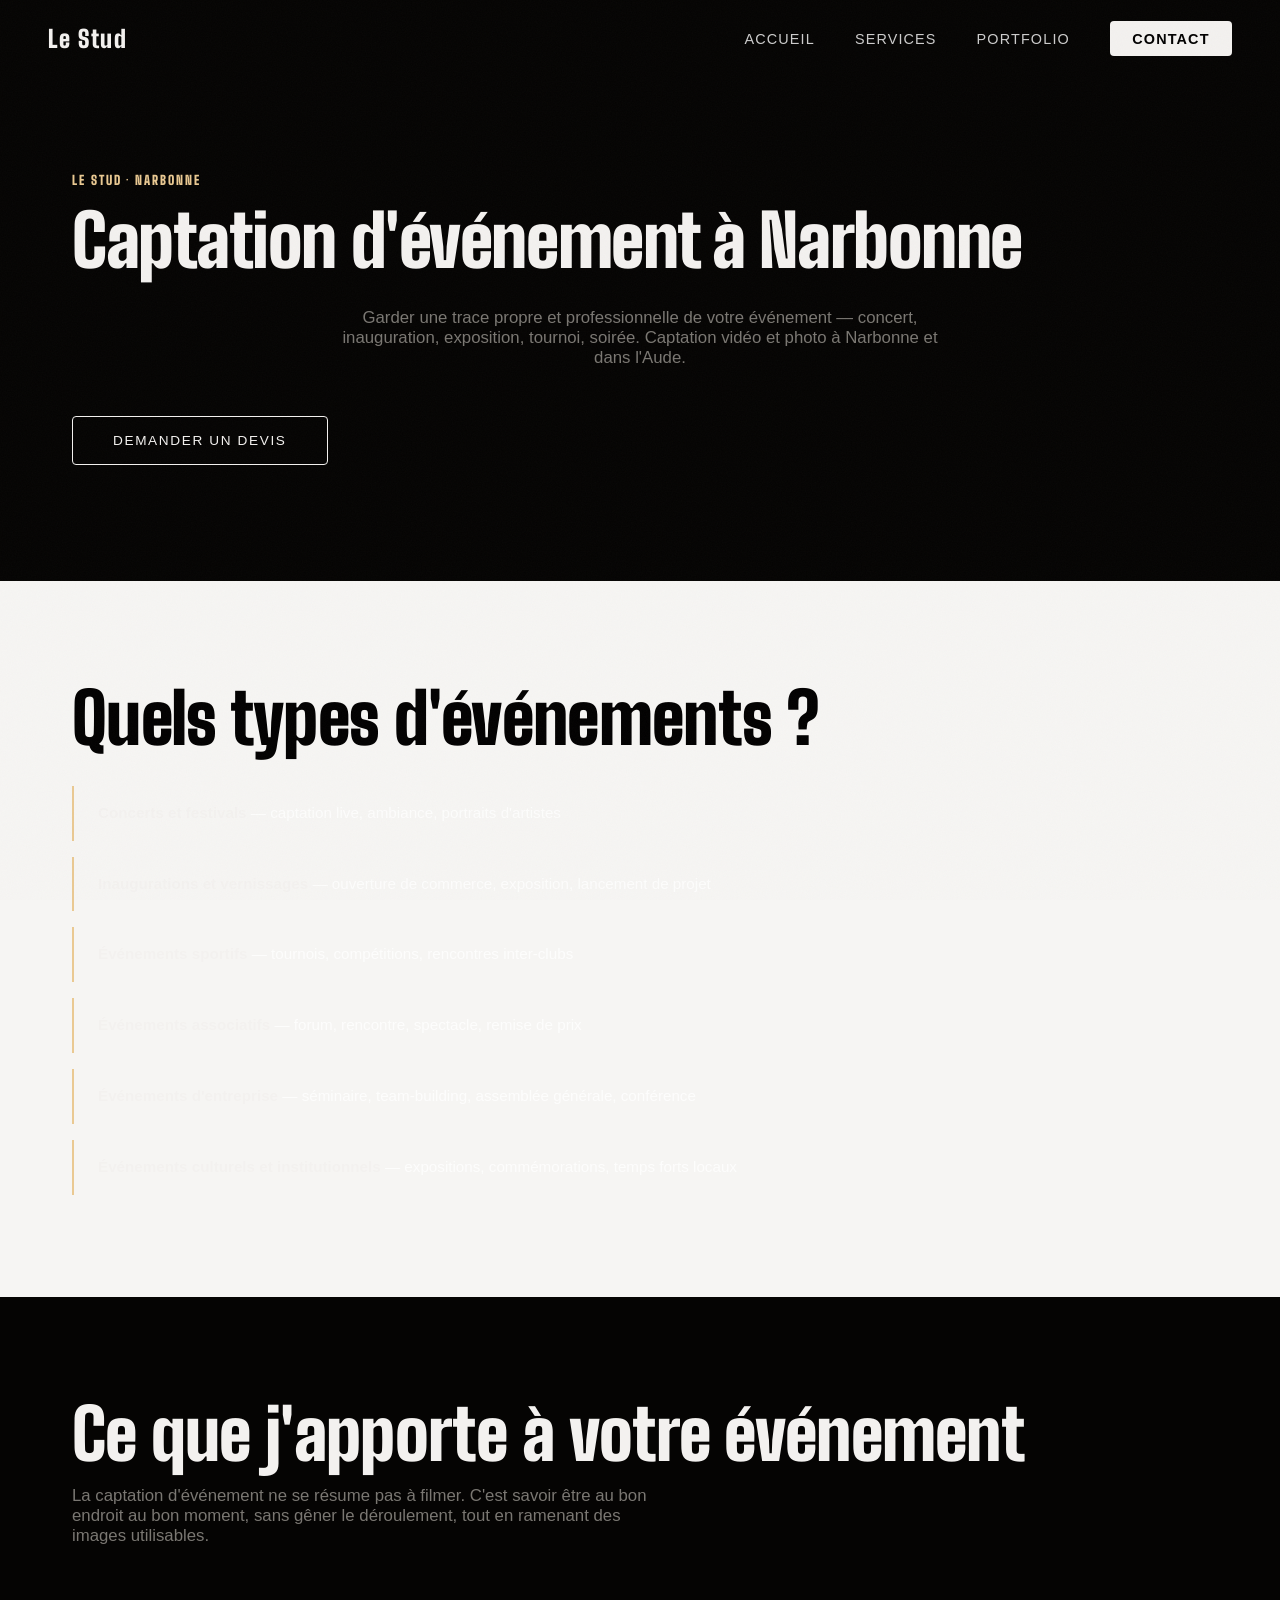
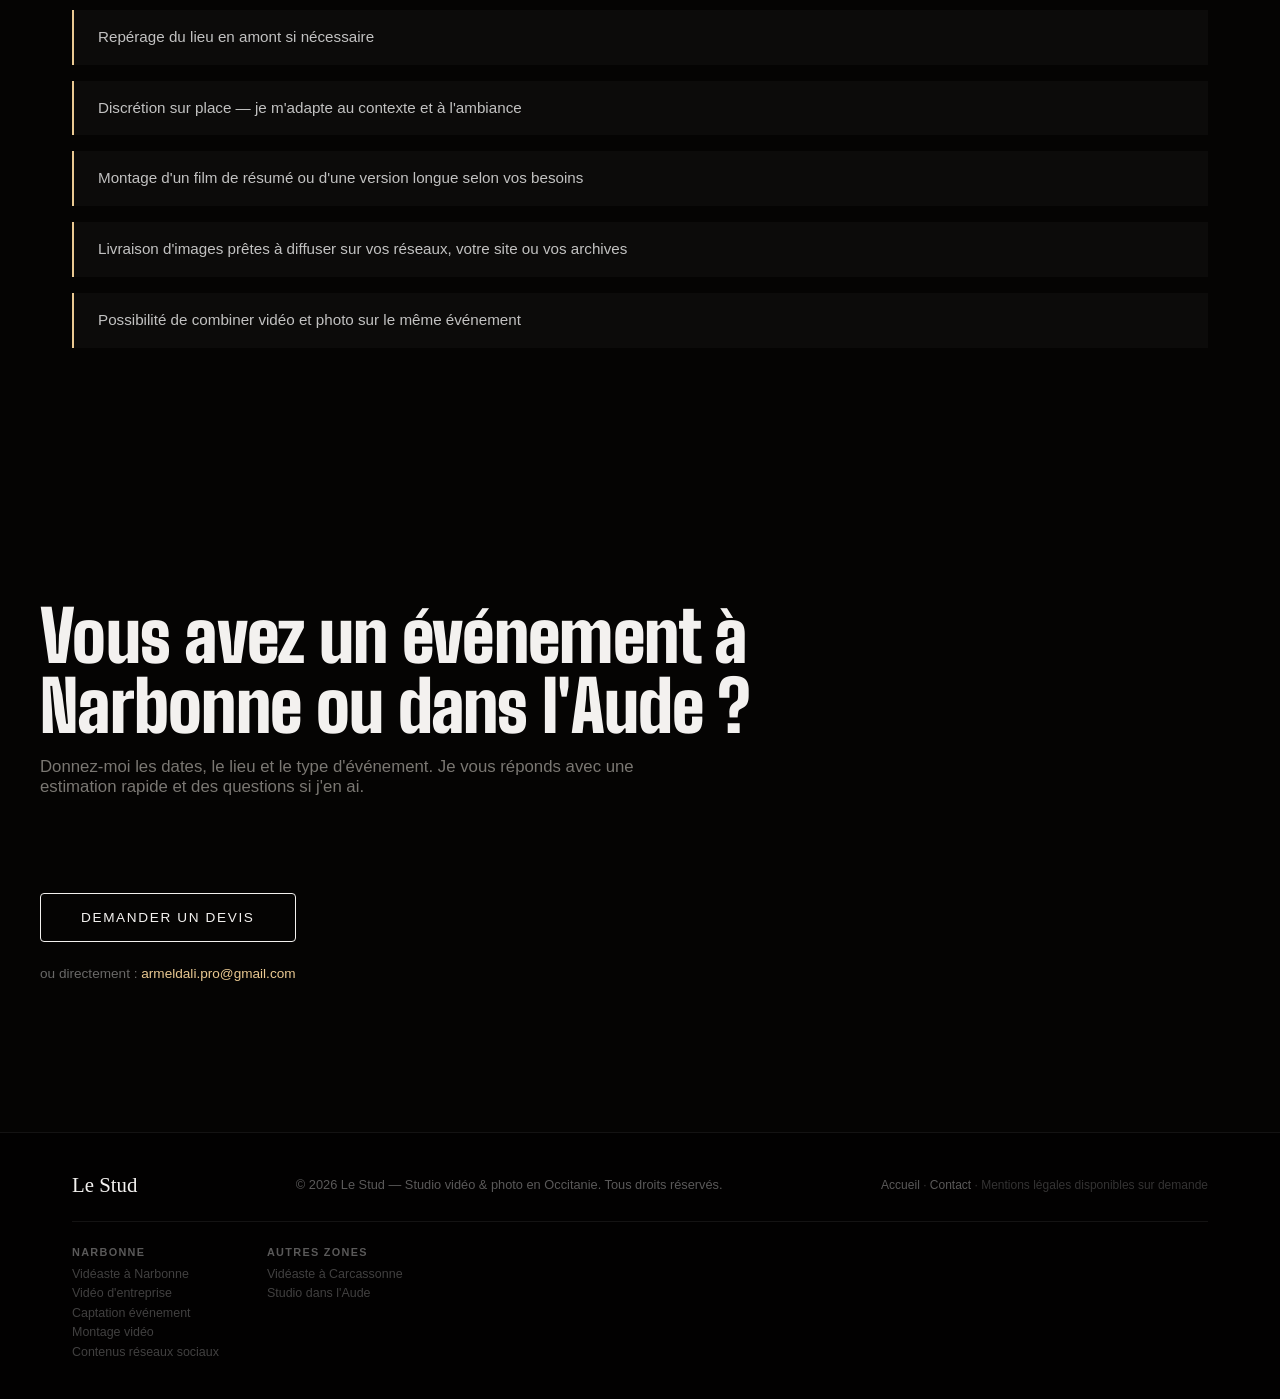
==== commit df572732: "Footer : liens vers les 7 pages locales SEO Ajout d'une navigation discrète dans le footer de toutes" ====
--- a/captation-evenement-narbonne/index.html
+++ b/captation-evenement-narbonne/index.html
@@ -108,6 +108,21 @@
         <p>© 2026 Le Stud — Studio vidéo &amp; photo en Occitanie. Tous droits réservés.</p>
         <p class="footer-mention"><a href="/">Accueil</a> · <a href="mailto:armeldali.pro@gmail.com">Contact</a> · Mentions légales disponibles sur demande</p>
       </div>
+      <nav class="footer-local" aria-label="Pages locales">
+        <div class="footer-local-col">
+          <strong>Narbonne</strong>
+          <a href="/videaste-narbonne/">Vidéaste à Narbonne</a>
+          <a href="/video-entreprise-narbonne/">Vidéo d'entreprise</a>
+          <a href="/captation-evenement-narbonne/">Captation événement</a>
+          <a href="/montage-video-narbonne/">Montage vidéo</a>
+          <a href="/contenu-reseaux-sociaux-narbonne/">Contenus réseaux sociaux</a>
+        </div>
+        <div class="footer-local-col">
+          <strong>Autres zones</strong>
+          <a href="/videaste-carcassonne/">Vidéaste à Carcassonne</a>
+          <a href="/studio-audiovisuel-aude/">Studio dans l'Aude</a>
+        </div>
+      </nav>
     </div>
   </footer>
 
--- a/style.css
+++ b/style.css
@@ -629,7 +629,16 @@
   width: 100%;
   height: 100%;
   object-fit: cover;
-  transition: transform 0.5s ease;
+  transition: transform 0.5s ease, filter 0.5s ease;
+}
+
+@media (hover: hover) {
+  .portfolio-item img {
+    filter: grayscale(100%) opacity(0.8);
+  }
+  .portfolio-item:hover img {
+    filter: grayscale(0%) opacity(1);
+  }
 }
 
 .portfolio-item:hover img {
@@ -1084,6 +1093,40 @@
   color: rgba(255,255,255,0.7);
 }
 
+.footer-local {
+  border-top: 1px solid rgba(255,255,255,0.07);
+  margin-top: 1.5rem;
+  padding-top: 1.5rem;
+  display: flex;
+  gap: 3rem;
+  flex-wrap: wrap;
+}
+
+.footer-local-col {
+  display: flex;
+  flex-direction: column;
+  gap: 0.35rem;
+}
+
+.footer-local-col strong {
+  font-size: 0.68rem;
+  letter-spacing: 0.12em;
+  text-transform: uppercase;
+  color: rgba(255,255,255,0.35);
+  margin-bottom: 0.2rem;
+}
+
+.footer-local-col a {
+  font-size: 0.78rem;
+  color: rgba(255,255,255,0.25);
+  text-decoration: none;
+  transition: color var(--transition);
+}
+
+.footer-local-col a:hover {
+  color: rgba(255,255,255,0.65);
+}
+
 /* ===========================
    RESPONSIVE
 =========================== */
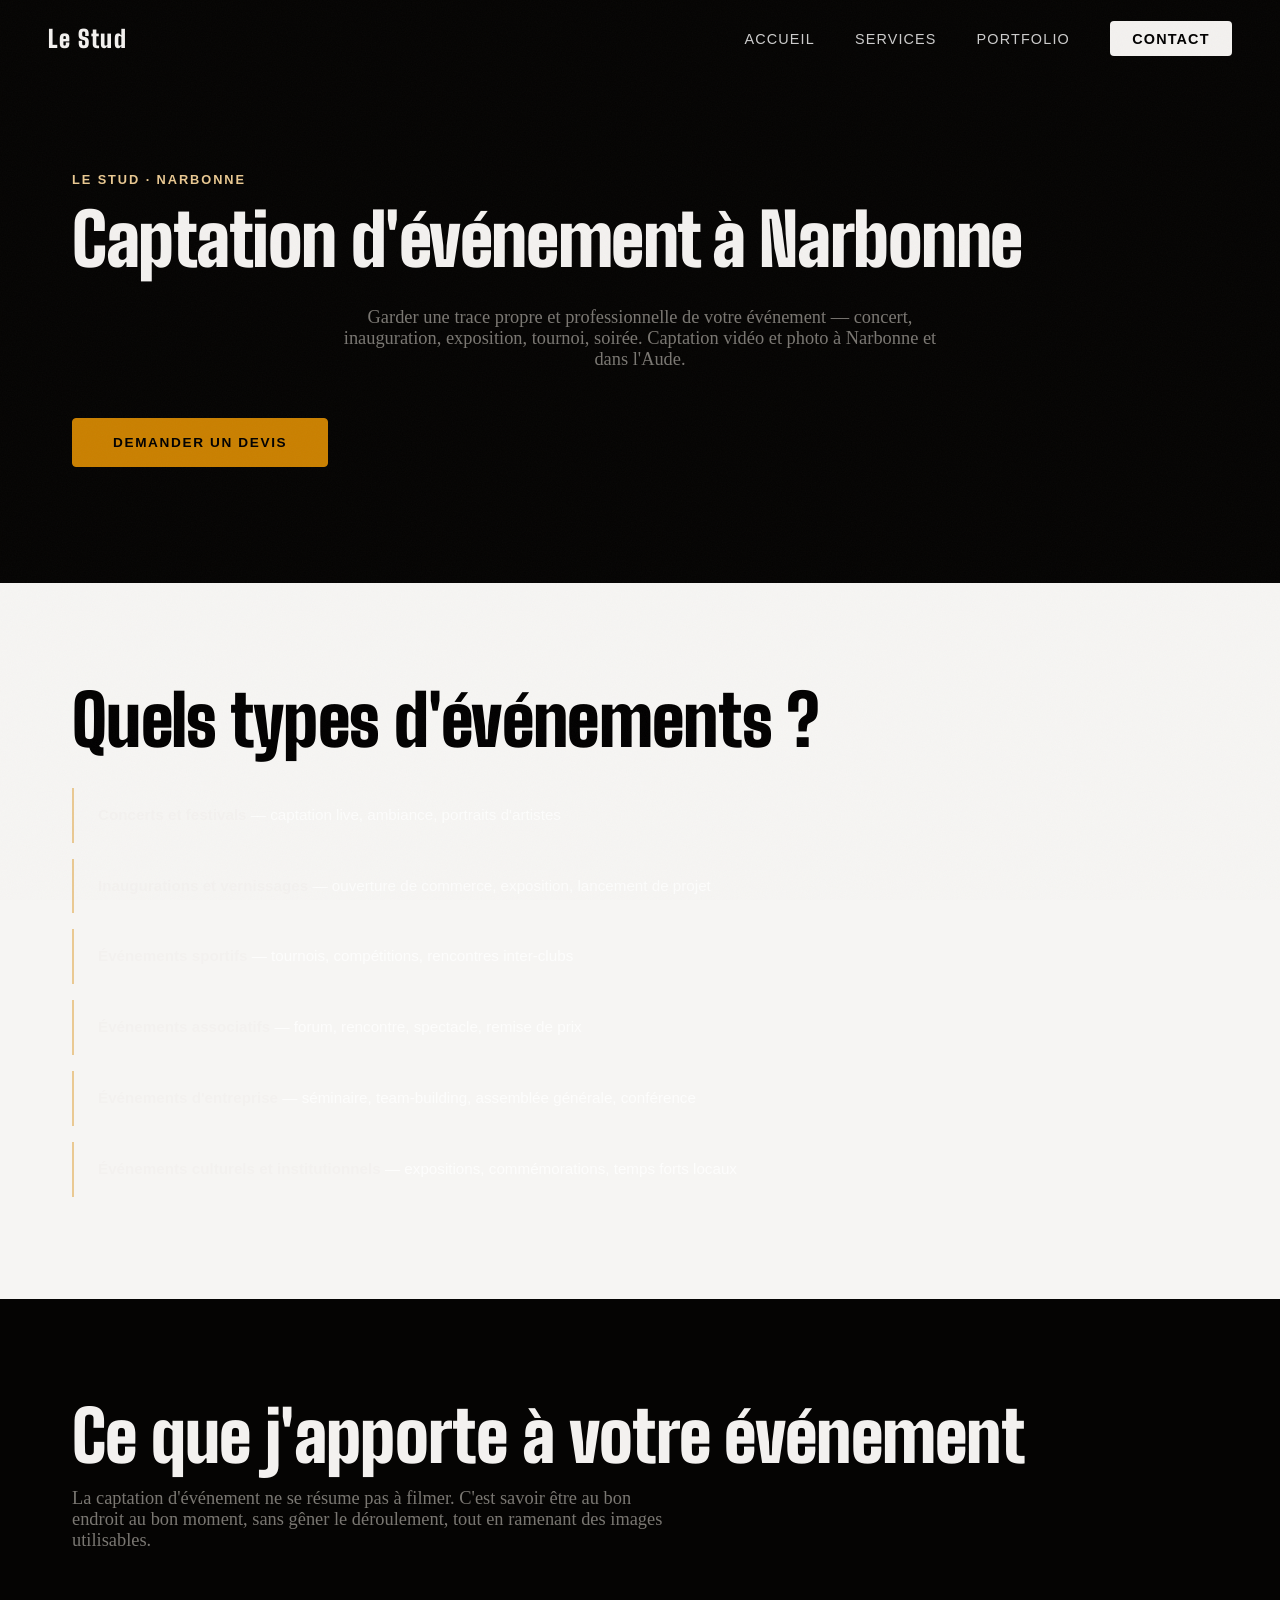
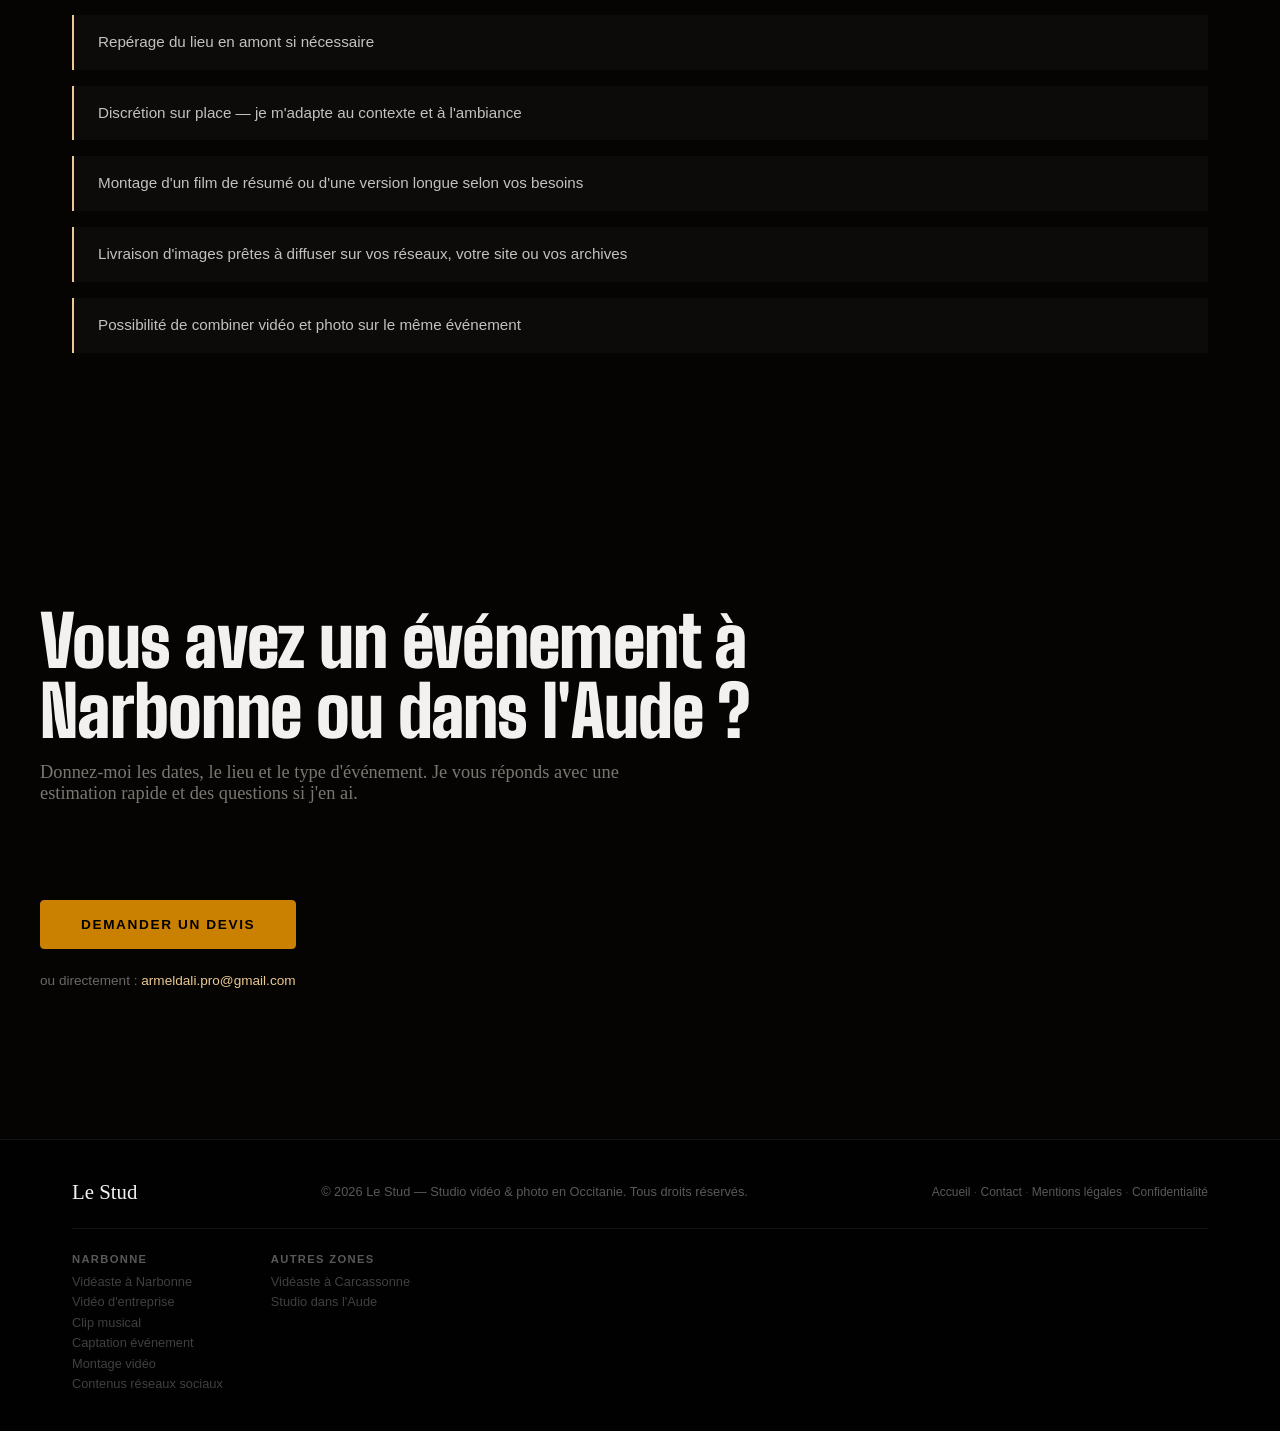
==== commit e7a71685: "Améliorer la clarté, le portfolio et le référencement sans adresse personnelle" ====
--- a/captation-evenement-narbonne/index.html
+++ b/captation-evenement-narbonne/index.html
@@ -42,7 +42,7 @@
 
   <nav id="navbar">
     <a href="/" class="nav-logo">Le Stud</a>
-    <button class="nav-toggle" id="navToggle" aria-label="Menu">&#9776;</button>
+    <button class="nav-toggle" id="navToggle" aria-label="Ouvrir le menu" aria-expanded="false">&#9776;</button>
     <ul class="nav-links" id="navLinks">
       <li><a href="/">Accueil</a></li>
       <li><a href="/#services">Services</a></li>
@@ -106,13 +106,14 @@
       <div class="footer-content">
         <span class="footer-logo">Le Stud</span>
         <p>© 2026 Le Stud — Studio vidéo &amp; photo en Occitanie. Tous droits réservés.</p>
-        <p class="footer-mention"><a href="/">Accueil</a> · <a href="mailto:armeldali.pro@gmail.com">Contact</a> · Mentions légales disponibles sur demande</p>
+        <p class="footer-mention"><a href="/">Accueil</a> · <a href="mailto:armeldali.pro@gmail.com">Contact</a> · <a href="/mentions-legales/">Mentions légales</a> · <a href="/confidentialite/">Confidentialité</a></p>
       </div>
       <nav class="footer-local" aria-label="Pages locales">
         <div class="footer-local-col">
           <strong>Narbonne</strong>
           <a href="/videaste-narbonne/">Vidéaste à Narbonne</a>
           <a href="/video-entreprise-narbonne/">Vidéo d'entreprise</a>
+          <a href="/clip-musical-narbonne/">Clip musical</a>
           <a href="/captation-evenement-narbonne/">Captation événement</a>
           <a href="/montage-video-narbonne/">Montage vidéo</a>
           <a href="/contenu-reseaux-sociaux-narbonne/">Contenus réseaux sociaux</a>
@@ -131,8 +132,14 @@
     window.addEventListener('scroll', () => { navbar.classList.toggle('scrolled', window.scrollY > 50); }, { passive: true });
     const navToggle = document.getElementById('navToggle');
     const navLinks  = document.getElementById('navLinks');
-    navToggle.addEventListener('click', () => navLinks.classList.toggle('open'));
-    navLinks.querySelectorAll('a').forEach(l => l.addEventListener('click', () => navLinks.classList.remove('open')));
+    navToggle.addEventListener('click', () => {
+      const isOpen = navLinks.classList.toggle('open');
+      navToggle.setAttribute('aria-expanded', String(isOpen));
+    });
+    navLinks.querySelectorAll('a').forEach(l => l.addEventListener('click', () => {
+      navLinks.classList.remove('open');
+      navToggle.setAttribute('aria-expanded', 'false');
+    }));
     const msgs = ['Bien essayé', 'non.', 'Pourquoi faire ?'];
     let toastEl = null, hideTimer = null;
     function showToast() {
@@ -142,11 +149,12 @@
       clearTimeout(hideTimer);
       hideTimer = setTimeout(() => toastEl.classList.remove('visible'), 1800);
     }
-    document.addEventListener('contextmenu', e => { e.preventDefault(); showToast(); });
-    document.addEventListener('copy',        e => { e.preventDefault(); showToast(); });
-    document.addEventListener('cut',         e => { e.preventDefault(); showToast(); });
-    document.addEventListener('selectstart', e => e.preventDefault());
-    document.addEventListener('dragstart',   e => { e.preventDefault(); showToast(); });
+    document.addEventListener('contextmenu', e => {
+      if (e.target.tagName === 'IMG') { e.preventDefault(); showToast(); }
+    });
+    document.addEventListener('dragstart', e => {
+      if (e.target.tagName === 'IMG') { e.preventDefault(); showToast(); }
+    });
     const ro = new IntersectionObserver((entries) => {
       entries.forEach(e => { if (e.isIntersecting) { e.target.classList.add('visible'); ro.unobserve(e.target); } });
     }, { threshold: 0.1, rootMargin: '0px 0px -52px 0px' });
--- a/style.css
+++ b/style.css
@@ -2,7 +2,7 @@
    RESET & BASE
 =========================== */
 *, *::before, *::after { box-sizing: border-box; margin: 0; padding: 0; }
-body { user-select: none; -webkit-user-select: none; }
+/* Texte sélectionnable — protection limitée aux images via JS */
 
 :root {
   --black: oklch(7% 0.007 70);
@@ -50,7 +50,13 @@
   background-size: 220px 220px;
 }
 
-img { max-width: 100%; display: block; }
+img {
+  max-width: 100%;
+  display: block;
+  user-select: none;
+  -webkit-user-select: none;
+  -webkit-touch-callout: none;
+}
 a { text-decoration: none; color: inherit; }
 
 /* Focus ring — accessible and on-brand */
@@ -234,10 +240,9 @@
 }
 
 #heroSubtitle {
-  font-size: clamp(0.75rem, 1.2vw, 0.95rem);
+  font-size: clamp(0.8rem, 1.2vw, 0.95rem);
   color: oklch(90% 0.01 72 / 0.75);
-  letter-spacing: 0.2em;
-  text-transform: uppercase;
+  letter-spacing: 0.08em;
   margin-bottom: 0.9rem;
   line-height: 1.6;
 }
@@ -262,13 +267,13 @@
 
 .hero-eyebrow {
   display: block;
-  font-family: var(--font-display);
-  font-size: clamp(2rem, 8vw, 8rem);
-  font-weight: 900;
-  letter-spacing: 0.04em;
+  font-family: var(--font-sans);
+  font-size: clamp(0.7rem, 0.9vw, 0.8rem);
+  font-weight: 600;
+  letter-spacing: 0.22em;
   text-transform: uppercase;
   color: var(--accent2);
-  margin-bottom: 0.2rem;
+  margin-bottom: 1.2rem;
   animation: fadeSlideUp 1s cubic-bezier(0.16, 1, 0.3, 1) 0s both;
 }
 
@@ -328,29 +333,27 @@
   position: relative;
   overflow: hidden;
   isolation: isolate;
-  background: transparent;
-  border: 1px solid var(--white);
-  color: var(--white);
+  background: var(--accent2);
+  border: 1px solid var(--accent2);
+  color: var(--black);
   padding: 1rem 2.5rem;
   font-size: 0.85rem;
   letter-spacing: 0.12em;
   text-transform: uppercase;
   border-radius: var(--radius);
-  transition: color 0.38s cubic-bezier(0.16, 1, 0.3, 1);
-}
-
-.btn-primary::after {
-  content: '';
-  position: absolute;
-  inset: 0;
-  background: var(--white);
-  transform: translateY(105%);
-  transition: transform 0.38s cubic-bezier(0.16, 1, 0.3, 1);
-  z-index: -1;
-}
-
-.btn-primary:hover { color: var(--black); }
-.btn-primary:hover::after { transform: translateY(0); }
+  font-weight: 600;
+  transition: background 0.3s cubic-bezier(0.16, 1, 0.3, 1),
+              border-color 0.3s cubic-bezier(0.16, 1, 0.3, 1),
+              color 0.3s cubic-bezier(0.16, 1, 0.3, 1);
+}
+
+.btn-primary::after { content: none; }
+
+.btn-primary:hover {
+  background: var(--accent);
+  border-color: var(--accent);
+  color: var(--black);
+}
 .btn-primary:active { transform: scale(0.98); }
 
 .btn-secondary {
@@ -411,6 +414,31 @@
   left: 0;
 }
 
+/* Repères de confiance visibles dès la sortie du premier écran */
+.trust-strip {
+  background: var(--accent2);
+  color: var(--black);
+  border-block: 1px solid oklch(48% 0.12 73 / 0.35);
+}
+
+.trust-strip-inner {
+  display: grid;
+  grid-template-columns: repeat(4, 1fr);
+  gap: 0;
+}
+
+.trust-strip span {
+  min-width: 0;
+  padding: 1.15rem 1.25rem;
+  font-size: 0.85rem;
+  line-height: 1.45;
+  border-right: 1px solid oklch(38% 0.08 73 / 0.25);
+}
+
+.trust-strip span:first-child { padding-left: 0; }
+.trust-strip span:last-child { border-right: 0; }
+.trust-strip strong { display: block; font-size: 0.9rem; }
+
 @keyframes scrollChevron {
   0%, 100% { opacity: 0.3; transform: rotate(45deg) translate(-3px, -3px); }
   50%       { opacity: 1;   transform: rotate(45deg) translate(3px, 3px); }
@@ -447,7 +475,8 @@
 .section-title.left { text-align: left; }
 
 .section-subtitle {
-  font-size: 1.05rem;
+  font-family: var(--font-main);
+  font-size: 1.15rem;
   color: var(--text-light);
   text-align: center;
   margin-bottom: 4rem;
@@ -499,12 +528,35 @@
   transition: color 0.3s ease;
 }
 
+.service-heading {
+  display: flex;
+  align-items: baseline;
+  justify-content: space-between;
+  gap: 1rem;
+}
+
+.service-link {
+  flex: none;
+  color: var(--accent);
+  font-size: 0.78rem;
+  font-weight: 700;
+  letter-spacing: 0.08em;
+  text-transform: uppercase;
+}
+
+.service-link span {
+  display: inline-block;
+  transition: transform 0.25s cubic-bezier(0.16, 1, 0.3, 1);
+}
+
+.service-link:hover span { transform: translateX(0.25rem); }
+
 .service-item:hover h3 {
   color: oklch(32% 0.1 148);
 }
 
 .service-item p {
-  font-size: 0.9rem;
+  font-size: 1rem;
   color: #555;
   line-height: 1.65;
   text-wrap: pretty;
@@ -512,32 +564,32 @@
 
 /* Services — soft sage tint, friendly and calm */
 #services {
-  background: oklch(93.5% 0.016 148);
-  color: oklch(9% 0.007 70);
+  background: var(--dark);
+  color: var(--white);
 }
 
 #services .section-subtitle {
-  color: oklch(38% 0.01 148);
+  color: oklch(65% 0.008 70);
 }
 
 #services .services-list {
-  border-top-color: oklch(40% 0.06 148 / 0.15);
+  border-top-color: oklch(30% 0.01 70 / 0.4);
 }
 
 #services .service-item {
-  border-bottom-color: oklch(40% 0.06 148 / 0.15);
+  border-bottom-color: oklch(30% 0.01 70 / 0.4);
 }
 
 #services .service-num {
-  color: oklch(42% 0.1 148);
+  color: var(--accent);
 }
 
 #services .service-item h3 {
-  color: oklch(9% 0.007 70);
+  color: var(--white);
 }
 
 #services .service-item p {
-  color: oklch(32% 0.01 148);
+  color: oklch(65% 0.008 70);
 }
 
 /* ===========================
@@ -573,19 +625,86 @@
   line-height: 1.1;
 }
 
-.pack-item p {
-  font-size: 0.9rem;
+.pack-price {
+  font-family: var(--font-display);
+  font-size: clamp(1.1rem, 2vw, 1.35rem);
+  font-weight: 900;
+  color: var(--accent2);
+  letter-spacing: -0.01em;
+  line-height: 1;
+}
+
+.pack-item p:not(.pack-price) {
+  font-size: 1rem;
   color: rgba(255,255,255,0.5);
   line-height: 1.65;
   text-wrap: pretty;
 }
 
+.pack-includes {
+  display: grid;
+  gap: 0.55rem;
+  margin: 0.25rem 0 0;
+  padding: 0;
+  list-style: none;
+}
+
+.pack-includes li {
+  position: relative;
+  padding-left: 1.1rem;
+  color: #555;
+  font-size: 0.92rem;
+  line-height: 1.45;
+}
+
+.pack-includes li::before {
+  content: '•';
+  position: absolute;
+  left: 0;
+  color: var(--accent2);
+}
+
+.pack-link {
+  align-self: flex-start;
+  margin-top: auto;
+  padding-top: 0.55rem;
+  color: oklch(38% 0.09 73);
+  font-size: 0.8rem;
+  font-weight: 700;
+  letter-spacing: 0.08em;
+  text-transform: uppercase;
+}
+
+.pack-link span {
+  display: inline-block;
+  transition: transform 0.25s cubic-bezier(0.16, 1, 0.3, 1);
+}
+
+.pack-link:hover span { transform: translateX(0.25rem); }
+
 .pack-note {
   margin-top: var(--space-2xl);
-  font-size: 0.88rem;
+  font-size: 0.9rem;
   color: rgba(255,255,255,0.4);
   line-height: 1.7;
   max-width: 65ch;
+}
+
+/* Packs — fond blanc */
+#packs .pack-item {
+  border-top-color: rgba(0,0,0,0.1);
+}
+#packs .pack-item h3 {
+  color: var(--black);
+}
+#packs .pack-item p:not(.pack-price) {
+  color: #666;
+}
+#packs .pack-item .pack-price {
+  color: var(--accent2);
+}
+#packs .pack-note {
+  color: #888;
 }
 
 /* ===========================
@@ -604,14 +723,169 @@
 }
 
 /* ===========================
-   PORTFOLIO
-=========================== */
-.portfolio-grid {
+   PORTFOLIO — CATÉGORIES
+=========================== */
+.portfolio-category {
+  margin-top: 3.5rem;
+}
+
+.portfolio-category + .portfolio-category {
+  margin-top: 4.5rem;
+  padding-top: 4rem;
+  border-top: 1px solid rgba(255,255,255,0.06);
+}
+
+.category-title {
+  font-family: var(--font-display);
+  font-size: clamp(1.4rem, 2.8vw, 2rem);
+  font-weight: 900;
+  letter-spacing: 0.06em;
+  text-transform: uppercase;
+  color: var(--accent2);
+  margin-bottom: 1.5rem;
+}
+
+/* ── Encart principal (featured card) ── */
+.portfolio-featured-card {
+  position: relative;
+  overflow: hidden;
+  border-radius: var(--radius);
+  aspect-ratio: 16/9;
+}
+
+.portfolio-featured-card > img {
+  width: 100%;
+  height: 100%;
+  object-fit: cover;
+  transition: transform 0.55s ease, filter 0.55s ease;
+}
+
+@media (hover: hover) {
+  .portfolio-featured-card > img {
+    filter: grayscale(20%) opacity(0.88);
+  }
+  .portfolio-featured-card:hover > img {
+    filter: grayscale(0%) opacity(1);
+    transform: scale(1.03);
+  }
+}
+
+.portfolio-featured-overlay {
+  position: absolute;
+  inset: 0;
+  background: linear-gradient(to top,
+    rgba(0,0,0,0.9) 0%,
+    rgba(0,0,0,0.6) 35%,
+    rgba(0,0,0,0.1) 65%,
+    transparent 100%
+  );
+  display: flex;
+  flex-direction: column;
+  justify-content: flex-end;
+  padding: 2rem;
+  opacity: 1;
+  transition: opacity var(--transition);
+}
+
+@media (hover: hover) {
+  .portfolio-featured-card:hover .portfolio-featured-overlay {
+    opacity: 1;
+  }
+}
+
+.portfolio-featured-overlay .portfolio-tag {
+  font-size: 0.7rem;
+  letter-spacing: 0.14em;
+  text-transform: uppercase;
+  color: var(--accent);
+  margin-bottom: 0.4rem;
+}
+
+.portfolio-featured-overlay h4 {
+  font-family: var(--font-display);
+  font-size: clamp(1.3rem, 2.5vw, 2rem);
+  font-weight: 900;
+  color: var(--white);
+  line-height: 1.05;
+  margin-bottom: 0.5rem;
+}
+
+.portfolio-featured-overlay .portfolio-role {
+  font-size: 0.8rem;
+  color: rgba(255,255,255,0.55);
+  letter-spacing: 0.06em;
+  margin-bottom: 0.5rem;
+}
+
+.portfolio-desc {
+  font-size: 0.9rem;
+  color: rgba(255,255,255,0.78);
+  line-height: 1.65;
+  max-width: 58ch;
+}
+
+.portfolio-link {
+  margin-top: 1rem;
+  align-self: flex-start;
+  padding: 0.55rem 1.4rem;
+  font-size: 0.8rem;
+}
+
+/* Mobile : overlay toujours visible sur l'encart principal */
+@media (max-width: 768px) {
+  .portfolio-featured-overlay {
+    opacity: 1;
+  }
+  .portfolio-featured-card > img {
+    filter: brightness(0.65);
+  }
+}
+
+/* ── Mosaïque graphisme (placeholder jusqu'à image générique) ── */
+.graphisme-mosaic {
+  width: 100%;
+  height: 100%;
+  display: grid;
+  grid-template-columns: 1fr 1fr;
+  grid-template-rows: 1fr 1fr;
+  gap: 3px;
+}
+
+.graphisme-mosaic img {
+  width: 100%;
+  height: 100%;
+  object-fit: cover;
+  transition: filter 0.55s ease;
+}
+
+@media (hover: hover) {
+  .graphisme-mosaic img {
+    filter: grayscale(20%) opacity(0.88);
+  }
+  .portfolio-featured-card:hover .graphisme-mosaic img {
+    filter: grayscale(0%) opacity(1);
+  }
+}
+
+@media (max-width: 768px) {
+  .graphisme-mosaic img {
+    filter: brightness(0.65);
+  }
+}
+
+/* ── Grille des réalisations ── */
+.portfolio-grid-mini {
   display: grid;
   grid-template-columns: repeat(3, 1fr);
   gap: 0.5rem;
-}
-
+  margin-top: 1rem;
+}
+
+.portfolio-grid-visible {
+  margin-top: 0.75rem;
+}
+
+/* ── Item grille ── */
 .portfolio-item {
   position: relative;
   overflow: hidden;
@@ -619,12 +893,6 @@
   aspect-ratio: 3/2;
 }
 
-.portfolio-item:nth-child(1) {
-  grid-column: span 2;
-  aspect-ratio: 16/9;
-}
-
-
 .portfolio-item img {
   width: 100%;
   height: 100%;
@@ -638,27 +906,38 @@
   }
   .portfolio-item:hover img {
     filter: grayscale(0%) opacity(1);
-  }
-}
-
-.portfolio-item:hover img {
-  transform: scale(1.08);
+    transform: scale(1.08);
+  }
 }
 
 .portfolio-overlay {
   position: absolute;
   inset: 0;
-  background: linear-gradient(to top, rgba(0,0,0,0.85) 0%, transparent 60%);
+  background: linear-gradient(to top,
+    rgba(0,0,0,0.88) 0%,
+    rgba(0,0,0,0.55) 35%,
+    transparent 65%
+  );
   display: flex;
   flex-direction: column;
   justify-content: flex-end;
-  padding: 1.5rem;
-  opacity: 0;
+  padding: 1rem;
+  opacity: 1;
   transition: opacity var(--transition);
 }
 
 .portfolio-item:hover .portfolio-overlay {
   opacity: 1;
+}
+
+/* Mobile : overlay toujours visible sur les items */
+@media (max-width: 768px) {
+  .portfolio-item img {
+    filter: brightness(0.65) !important;
+  }
+  .portfolio-overlay {
+    opacity: 1;
+  }
 }
 
 .portfolio-tag {
@@ -666,21 +945,61 @@
   letter-spacing: 0.12em;
   text-transform: uppercase;
   color: var(--accent);
-  margin-bottom: 0.3rem;
+  margin-bottom: 0.25rem;
 }
 
 .portfolio-overlay h3 {
-  font-size: 1.1rem;
+  font-size: 0.9rem;
   font-weight: 600;
   color: var(--white);
+  line-height: 1.2;
 }
 
 .portfolio-role {
-  font-size: 0.72rem;
+  font-size: 0.7rem;
   color: rgba(255,255,255,0.5);
-  letter-spacing: 0.06em;
-  margin-top: 0.25rem;
+  letter-spacing: 0.05em;
+  margin-top: 0.2rem;
   line-height: 1.4;
+}
+
+.portfolio-desc-small {
+  font-size: 0.7rem;
+  color: rgba(255,255,255,0.65);
+  line-height: 1.5;
+  margin-top: 0.3rem;
+}
+
+.graphisme-illustration,
+.portfolio-graphisme-caption {
+  display: none;
+}
+
+.portfolio-link-hint {
+  font-size: 0.7rem;
+  color: var(--accent);
+  letter-spacing: 0.08em;
+  margin-top: 0.5rem;
+}
+
+.portfolio-item--linked {
+  cursor: pointer;
+}
+
+/* ── Grille responsive ── */
+@media (max-width: 768px) {
+  .portfolio-grid-mini {
+    grid-template-columns: repeat(2, 1fr);
+  }
+}
+
+@media (max-width: 480px) {
+  .portfolio-grid-mini {
+    grid-template-columns: 1fr;
+  }
+  .portfolio-featured-card {
+    aspect-ratio: 4/3;
+  }
 }
 
 /* ===========================
@@ -705,6 +1024,7 @@
 
 
 .about-text p {
+  font-family: var(--font-main);
   font-size: 1rem;
   line-height: 1.8;
   color: #444;
@@ -724,7 +1044,7 @@
 }
 
 .about-caps li {
-  font-size: 0.92rem;
+  font-size: 0.9rem;
   color: #444;
   line-height: 1.5;
 }
@@ -819,7 +1139,7 @@
 }
 
 .contact-label {
-  font-size: 0.72rem;
+  font-size: 0.7rem;
   text-transform: uppercase;
   letter-spacing: 0.12em;
   color: rgba(255,255,255,0.35);
@@ -839,6 +1159,19 @@
   font-family: var(--font-sans);
 }
 
+.form-privacy {
+  max-width: 62ch;
+  color: #666;
+  font-size: 0.82rem;
+  line-height: 1.55;
+}
+
+.form-privacy a {
+  color: oklch(38% 0.09 73);
+  text-decoration: underline;
+  text-underline-offset: 0.2em;
+}
+
 .contact-info {
   display: flex;
   flex-direction: column;
@@ -854,7 +1187,7 @@
 
 .contact-item strong {
   display: block;
-  font-size: 0.72rem;
+  font-size: 0.7rem;
   text-transform: uppercase;
   letter-spacing: 0.12em;
   color: var(--accent);
@@ -866,6 +1199,49 @@
   line-height: 1.6;
 }
 
+/* Contact — fond blanc */
+#contact .contact-form input,
+#contact .contact-form textarea,
+#contact .contact-form select {
+  background: rgba(0,0,0,0.04);
+  border-color: rgba(0,0,0,0.15);
+  color: var(--black);
+}
+
+#contact .contact-form select {
+  background-image: url("data:image/svg+xml,%3Csvg xmlns='http://www.w3.org/2000/svg' width='12' height='8' viewBox='0 0 12 8'%3E%3Cpath d='M1 1l5 5 5-5' stroke='rgba(0,0,0,0.4)' stroke-width='1.5' fill='none' stroke-linecap='round'/%3E%3C/svg%3E");
+  background-repeat: no-repeat;
+  background-position: right 1.2rem center;
+}
+
+#contact .contact-form select option {
+  background: var(--off-white);
+  color: var(--black);
+}
+
+#contact .contact-form input::placeholder,
+#contact .contact-form textarea::placeholder {
+  color: rgba(0,0,0,0.35);
+}
+
+#contact .contact-form input:focus,
+#contact .contact-form textarea:focus,
+#contact .contact-form select:focus {
+  border-color: var(--accent2);
+}
+
+#contact .contact-label {
+  color: rgba(0,0,0,0.45);
+}
+
+#contact .contact-item p {
+  color: #555;
+}
+
+#contact .contact-info {
+  border-left: none;
+}
+
 /* ===========================
    FAQ
 =========================== */
@@ -894,6 +1270,7 @@
 }
 
 .faq-item p {
+  font-family: var(--font-main);
   font-size: 0.9rem;
   color: rgba(255,255,255,0.6);
   line-height: 1.7;
@@ -1053,6 +1430,50 @@
 }
 
 /* ===========================
+   PAGES LÉGALES
+=========================== */
+.legal-hero {
+  min-height: 44vh;
+  display: flex;
+  align-items: flex-end;
+}
+
+.legal-content {
+  max-width: 820px;
+  margin-left: max(0px, calc((100vw - 1200px) / 2));
+}
+
+.legal-content h2 {
+  margin-top: 2.5rem;
+  margin-bottom: 0.7rem;
+  color: var(--black);
+  font-family: var(--font-display);
+  font-size: clamp(1.55rem, 3vw, 2.2rem);
+  line-height: 1.05;
+}
+
+.legal-content h2:first-child { margin-top: 0; }
+
+.legal-content p {
+  max-width: 70ch;
+  color: #444;
+  font-size: 1rem;
+  line-height: 1.75;
+}
+
+.legal-content a {
+  color: oklch(38% 0.09 73);
+  text-decoration: underline;
+  text-underline-offset: 0.2em;
+}
+
+.legal-updated {
+  margin-top: 3rem;
+  color: #777 !important;
+  font-size: 0.85rem !important;
+}
+
+/* ===========================
    FOOTER
 =========================== */
 #footer {
@@ -1109,7 +1530,7 @@
 }
 
 .footer-local-col strong {
-  font-size: 0.68rem;
+  font-size: 0.7rem;
   letter-spacing: 0.12em;
   text-transform: uppercase;
   color: rgba(255,255,255,0.35);
@@ -1117,7 +1538,7 @@
 }
 
 .footer-local-col a {
-  font-size: 0.78rem;
+  font-size: 0.8rem;
   color: rgba(255,255,255,0.25);
   text-decoration: none;
   transition: color var(--transition);
@@ -1131,6 +1552,8 @@
    RESPONSIVE
 =========================== */
 @media (max-width: 1024px) {
+  .trust-strip-inner { grid-template-columns: repeat(2, 1fr); }
+  .trust-strip span:nth-child(2) { border-right: 0; }
   .service-item { grid-template-columns: 1fr 1.6fr; }
   .about-grid { grid-template-columns: 1fr; gap: 3rem; }
   .about-image { max-width: 500px; margin: 0 auto; }
@@ -1177,11 +1600,41 @@
     row-gap: 0.4rem;
   }
 
-  .portfolio-grid { grid-template-columns: repeat(2, 1fr); }
-  .portfolio-overlay { opacity: 1; }
-  .portfolio-item:nth-child(1) {
-    grid-column: span 1;
-    aspect-ratio: 3/2;
+  .trust-strip-inner { grid-template-columns: 1fr; }
+  .trust-strip span,
+  .trust-strip span:first-child {
+    padding: 0.9rem 0;
+    border-right: 0;
+    border-bottom: 1px solid oklch(38% 0.08 73 / 0.22);
+  }
+  .trust-strip span:last-child { border-bottom: 0; }
+
+  .service-heading { align-items: center; }
+
+  /* Graphisme accordéon : légende sous la vignette */
+  .portfolio-graphisme-wrap {
+    display: flex;
+    flex-direction: column;
+  }
+  .portfolio-graphisme-caption {
+    display: block;
+    padding: 0.5rem 0.1rem 0.25rem;
+  }
+  .portfolio-graphisme-caption .portfolio-tag {
+    display: block;
+    margin-bottom: 0.2rem;
+  }
+  .portfolio-graphisme-caption h3 {
+    font-size: 0.95rem;
+    font-weight: 600;
+    color: var(--white);
+    line-height: 1.3;
+  }
+  .portfolio-graphisme-caption .portfolio-role {
+    margin-top: 0.15rem;
+  }
+  .portfolio-graphisme-wrap .portfolio-overlay {
+    display: none;
   }
 
   .contact-grid { grid-template-columns: 1fr; gap: 2.5rem; }
@@ -1189,7 +1642,3 @@
 
   .footer-content { flex-direction: column; text-align: center; }
 }
-
-@media (max-width: 480px) {
-  .portfolio-grid { grid-template-columns: 1fr; }
-}
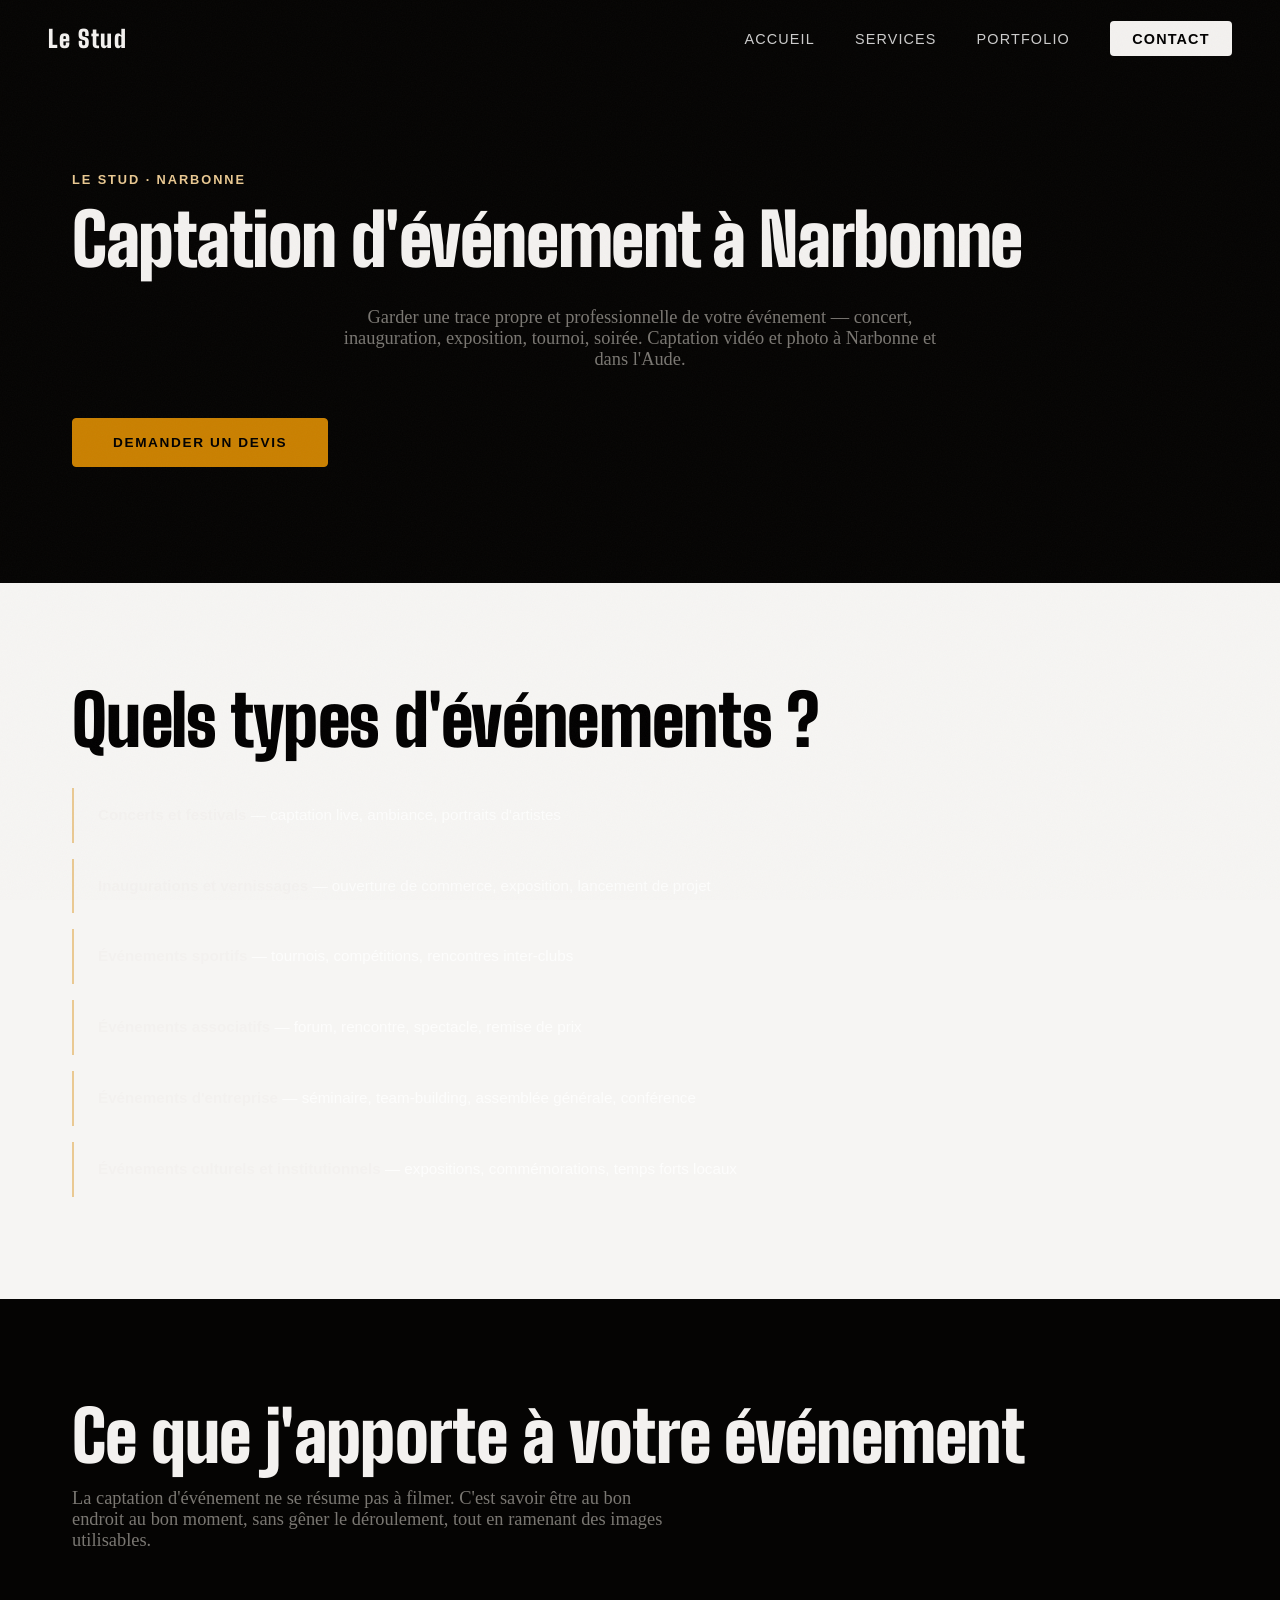
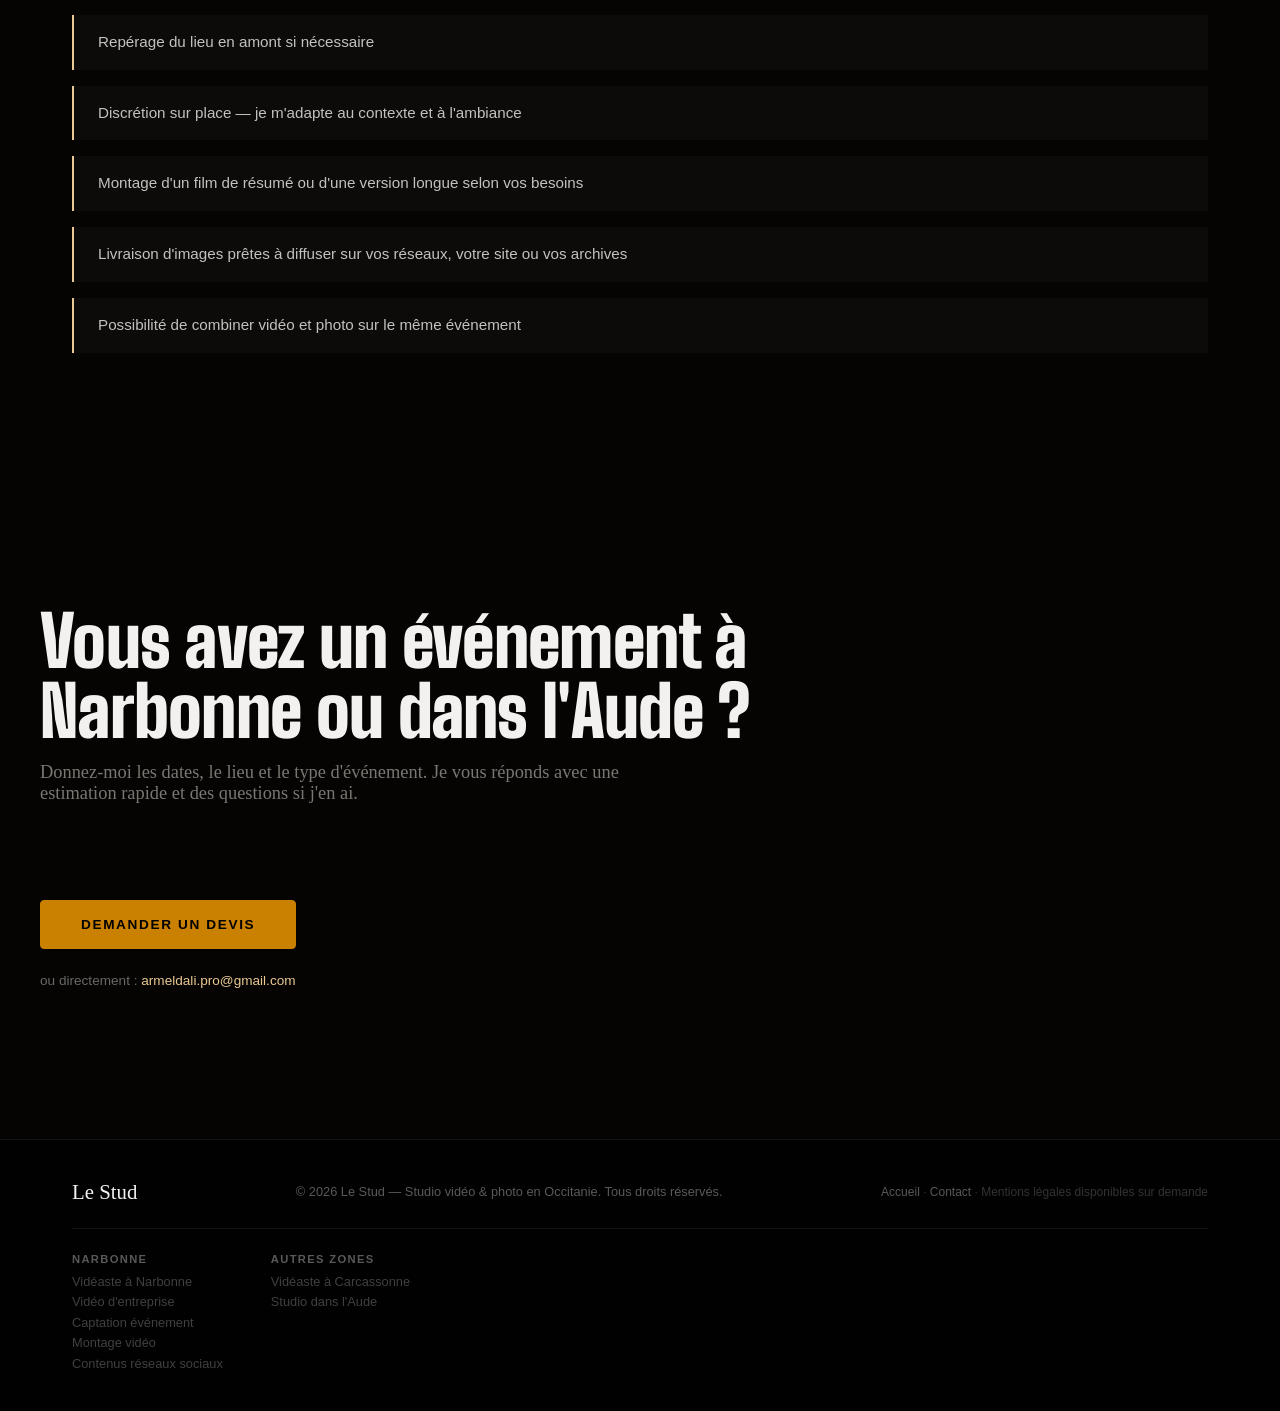
==== commit 9bf89bc6: "Restaurer à l’identique la version avec portfolio aléatoire et accordéons" ====
--- a/captation-evenement-narbonne/index.html
+++ b/captation-evenement-narbonne/index.html
@@ -42,7 +42,7 @@
 
   <nav id="navbar">
     <a href="/" class="nav-logo">Le Stud</a>
-    <button class="nav-toggle" id="navToggle" aria-label="Ouvrir le menu" aria-expanded="false">&#9776;</button>
+    <button class="nav-toggle" id="navToggle" aria-label="Menu">&#9776;</button>
     <ul class="nav-links" id="navLinks">
       <li><a href="/">Accueil</a></li>
       <li><a href="/#services">Services</a></li>
@@ -106,14 +106,13 @@
       <div class="footer-content">
         <span class="footer-logo">Le Stud</span>
         <p>© 2026 Le Stud — Studio vidéo &amp; photo en Occitanie. Tous droits réservés.</p>
-        <p class="footer-mention"><a href="/">Accueil</a> · <a href="mailto:armeldali.pro@gmail.com">Contact</a> · <a href="/mentions-legales/">Mentions légales</a> · <a href="/confidentialite/">Confidentialité</a></p>
+        <p class="footer-mention"><a href="/">Accueil</a> · <a href="mailto:armeldali.pro@gmail.com">Contact</a> · Mentions légales disponibles sur demande</p>
       </div>
       <nav class="footer-local" aria-label="Pages locales">
         <div class="footer-local-col">
           <strong>Narbonne</strong>
           <a href="/videaste-narbonne/">Vidéaste à Narbonne</a>
           <a href="/video-entreprise-narbonne/">Vidéo d'entreprise</a>
-          <a href="/clip-musical-narbonne/">Clip musical</a>
           <a href="/captation-evenement-narbonne/">Captation événement</a>
           <a href="/montage-video-narbonne/">Montage vidéo</a>
           <a href="/contenu-reseaux-sociaux-narbonne/">Contenus réseaux sociaux</a>
@@ -132,14 +131,8 @@
     window.addEventListener('scroll', () => { navbar.classList.toggle('scrolled', window.scrollY > 50); }, { passive: true });
     const navToggle = document.getElementById('navToggle');
     const navLinks  = document.getElementById('navLinks');
-    navToggle.addEventListener('click', () => {
-      const isOpen = navLinks.classList.toggle('open');
-      navToggle.setAttribute('aria-expanded', String(isOpen));
-    });
-    navLinks.querySelectorAll('a').forEach(l => l.addEventListener('click', () => {
-      navLinks.classList.remove('open');
-      navToggle.setAttribute('aria-expanded', 'false');
-    }));
+    navToggle.addEventListener('click', () => navLinks.classList.toggle('open'));
+    navLinks.querySelectorAll('a').forEach(l => l.addEventListener('click', () => navLinks.classList.remove('open')));
     const msgs = ['Bien essayé', 'non.', 'Pourquoi faire ?'];
     let toastEl = null, hideTimer = null;
     function showToast() {
@@ -149,12 +142,11 @@
       clearTimeout(hideTimer);
       hideTimer = setTimeout(() => toastEl.classList.remove('visible'), 1800);
     }
-    document.addEventListener('contextmenu', e => {
-      if (e.target.tagName === 'IMG') { e.preventDefault(); showToast(); }
-    });
-    document.addEventListener('dragstart', e => {
-      if (e.target.tagName === 'IMG') { e.preventDefault(); showToast(); }
-    });
+    document.addEventListener('contextmenu', e => { e.preventDefault(); showToast(); });
+    document.addEventListener('copy',        e => { e.preventDefault(); showToast(); });
+    document.addEventListener('cut',         e => { e.preventDefault(); showToast(); });
+    document.addEventListener('selectstart', e => e.preventDefault());
+    document.addEventListener('dragstart',   e => { e.preventDefault(); showToast(); });
     const ro = new IntersectionObserver((entries) => {
       entries.forEach(e => { if (e.isIntersecting) { e.target.classList.add('visible'); ro.unobserve(e.target); } });
     }, { threshold: 0.1, rootMargin: '0px 0px -52px 0px' });
--- a/style.css
+++ b/style.css
@@ -414,31 +414,6 @@
   left: 0;
 }
 
-/* Repères de confiance visibles dès la sortie du premier écran */
-.trust-strip {
-  background: var(--accent2);
-  color: var(--black);
-  border-block: 1px solid oklch(48% 0.12 73 / 0.35);
-}
-
-.trust-strip-inner {
-  display: grid;
-  grid-template-columns: repeat(4, 1fr);
-  gap: 0;
-}
-
-.trust-strip span {
-  min-width: 0;
-  padding: 1.15rem 1.25rem;
-  font-size: 0.85rem;
-  line-height: 1.45;
-  border-right: 1px solid oklch(38% 0.08 73 / 0.25);
-}
-
-.trust-strip span:first-child { padding-left: 0; }
-.trust-strip span:last-child { border-right: 0; }
-.trust-strip strong { display: block; font-size: 0.9rem; }
-
 @keyframes scrollChevron {
   0%, 100% { opacity: 0.3; transform: rotate(45deg) translate(-3px, -3px); }
   50%       { opacity: 1;   transform: rotate(45deg) translate(3px, 3px); }
@@ -528,35 +503,12 @@
   transition: color 0.3s ease;
 }
 
-.service-heading {
-  display: flex;
-  align-items: baseline;
-  justify-content: space-between;
-  gap: 1rem;
-}
-
-.service-link {
-  flex: none;
-  color: var(--accent);
-  font-size: 0.78rem;
-  font-weight: 700;
-  letter-spacing: 0.08em;
-  text-transform: uppercase;
-}
-
-.service-link span {
-  display: inline-block;
-  transition: transform 0.25s cubic-bezier(0.16, 1, 0.3, 1);
-}
-
-.service-link:hover span { transform: translateX(0.25rem); }
-
 .service-item:hover h3 {
   color: oklch(32% 0.1 148);
 }
 
 .service-item p {
-  font-size: 1rem;
+  font-size: 0.9rem;
   color: #555;
   line-height: 1.65;
   text-wrap: pretty;
@@ -635,52 +587,11 @@
 }
 
 .pack-item p:not(.pack-price) {
-  font-size: 1rem;
+  font-size: 0.9rem;
   color: rgba(255,255,255,0.5);
   line-height: 1.65;
   text-wrap: pretty;
 }
-
-.pack-includes {
-  display: grid;
-  gap: 0.55rem;
-  margin: 0.25rem 0 0;
-  padding: 0;
-  list-style: none;
-}
-
-.pack-includes li {
-  position: relative;
-  padding-left: 1.1rem;
-  color: #555;
-  font-size: 0.92rem;
-  line-height: 1.45;
-}
-
-.pack-includes li::before {
-  content: '•';
-  position: absolute;
-  left: 0;
-  color: var(--accent2);
-}
-
-.pack-link {
-  align-self: flex-start;
-  margin-top: auto;
-  padding-top: 0.55rem;
-  color: oklch(38% 0.09 73);
-  font-size: 0.8rem;
-  font-weight: 700;
-  letter-spacing: 0.08em;
-  text-transform: uppercase;
-}
-
-.pack-link span {
-  display: inline-block;
-  transition: transform 0.25s cubic-bezier(0.16, 1, 0.3, 1);
-}
-
-.pack-link:hover span { transform: translateX(0.25rem); }
 
 .pack-note {
   margin-top: var(--space-2xl);
@@ -783,7 +694,7 @@
   flex-direction: column;
   justify-content: flex-end;
   padding: 2rem;
-  opacity: 1;
+  opacity: 0;
   transition: opacity var(--transition);
 }
 
@@ -873,16 +784,45 @@
   }
 }
 
-/* ── Grille des réalisations ── */
+/* ── Accordéon ── */
+.portfolio-accordion {
+  margin-top: 1.2rem;
+}
+
+.accordion-btn {
+  background: transparent;
+  border: 1px solid rgba(255,255,255,0.18);
+  color: rgba(255,255,255,0.65);
+  padding: 0.65rem 1.6rem;
+  font-size: 0.8rem;
+  letter-spacing: 0.1em;
+  text-transform: uppercase;
+  border-radius: var(--radius);
+  cursor: pointer;
+  font-family: var(--font-sans);
+  transition: border-color var(--transition), color var(--transition);
+}
+
+.accordion-btn:hover {
+  border-color: var(--accent);
+  color: var(--accent);
+}
+
+.accordion-btn[aria-expanded="true"] {
+  border-color: rgba(255,255,255,0.3);
+  color: rgba(255,255,255,0.85);
+}
+
+.accordion-panel[hidden] {
+  display: none;
+}
+
+/* ── Grille items accordéon ── */
 .portfolio-grid-mini {
   display: grid;
   grid-template-columns: repeat(3, 1fr);
   gap: 0.5rem;
   margin-top: 1rem;
-}
-
-.portfolio-grid-visible {
-  margin-top: 0.75rem;
 }
 
 /* ── Item grille ── */
@@ -922,7 +862,7 @@
   flex-direction: column;
   justify-content: flex-end;
   padding: 1rem;
-  opacity: 1;
+  opacity: 0;
   transition: opacity var(--transition);
 }
 
@@ -970,8 +910,12 @@
   margin-top: 0.3rem;
 }
 
-.graphisme-illustration,
-.portfolio-graphisme-caption {
+.graphisme-illustration {
+  display: none;
+}
+
+/* Mini-grille vidéo mobile — cachée sur desktop */
+.portfolio-mobile-video {
   display: none;
 }
 
@@ -986,7 +930,7 @@
   cursor: pointer;
 }
 
-/* ── Grille responsive ── */
+/* ── Responsive grille accordéon ── */
 @media (max-width: 768px) {
   .portfolio-grid-mini {
     grid-template-columns: repeat(2, 1fr);
@@ -1157,19 +1101,6 @@
   align-self: flex-start;
   cursor: pointer;
   font-family: var(--font-sans);
-}
-
-.form-privacy {
-  max-width: 62ch;
-  color: #666;
-  font-size: 0.82rem;
-  line-height: 1.55;
-}
-
-.form-privacy a {
-  color: oklch(38% 0.09 73);
-  text-decoration: underline;
-  text-underline-offset: 0.2em;
 }
 
 .contact-info {
@@ -1430,50 +1361,6 @@
 }
 
 /* ===========================
-   PAGES LÉGALES
-=========================== */
-.legal-hero {
-  min-height: 44vh;
-  display: flex;
-  align-items: flex-end;
-}
-
-.legal-content {
-  max-width: 820px;
-  margin-left: max(0px, calc((100vw - 1200px) / 2));
-}
-
-.legal-content h2 {
-  margin-top: 2.5rem;
-  margin-bottom: 0.7rem;
-  color: var(--black);
-  font-family: var(--font-display);
-  font-size: clamp(1.55rem, 3vw, 2.2rem);
-  line-height: 1.05;
-}
-
-.legal-content h2:first-child { margin-top: 0; }
-
-.legal-content p {
-  max-width: 70ch;
-  color: #444;
-  font-size: 1rem;
-  line-height: 1.75;
-}
-
-.legal-content a {
-  color: oklch(38% 0.09 73);
-  text-decoration: underline;
-  text-underline-offset: 0.2em;
-}
-
-.legal-updated {
-  margin-top: 3rem;
-  color: #777 !important;
-  font-size: 0.85rem !important;
-}
-
-/* ===========================
    FOOTER
 =========================== */
 #footer {
@@ -1552,8 +1439,6 @@
    RESPONSIVE
 =========================== */
 @media (max-width: 1024px) {
-  .trust-strip-inner { grid-template-columns: repeat(2, 1fr); }
-  .trust-strip span:nth-child(2) { border-right: 0; }
   .service-item { grid-template-columns: 1fr 1.6fr; }
   .about-grid { grid-template-columns: 1fr; gap: 3rem; }
   .about-image { max-width: 500px; margin: 0 auto; }
@@ -1600,16 +1485,9 @@
     row-gap: 0.4rem;
   }
 
-  .trust-strip-inner { grid-template-columns: 1fr; }
-  .trust-strip span,
-  .trust-strip span:first-child {
-    padding: 0.9rem 0;
-    border-right: 0;
-    border-bottom: 1px solid oklch(38% 0.08 73 / 0.22);
-  }
-  .trust-strip span:last-child { border-bottom: 0; }
-
-  .service-heading { align-items: center; }
+  /* Vidéo : featured card cachée sur mobile, mini-grille affichée */
+  #videoFeatured .portfolio-featured-card { display: none; }
+  #videoFeatured .portfolio-mobile-video  { display: grid; grid-template-columns: 1fr; gap: 0.5rem; }
 
   /* Graphisme accordéon : légende sous la vignette */
   .portfolio-graphisme-wrap {
@@ -1642,3 +1520,4 @@
 
   .footer-content { flex-direction: column; text-align: center; }
 }
+
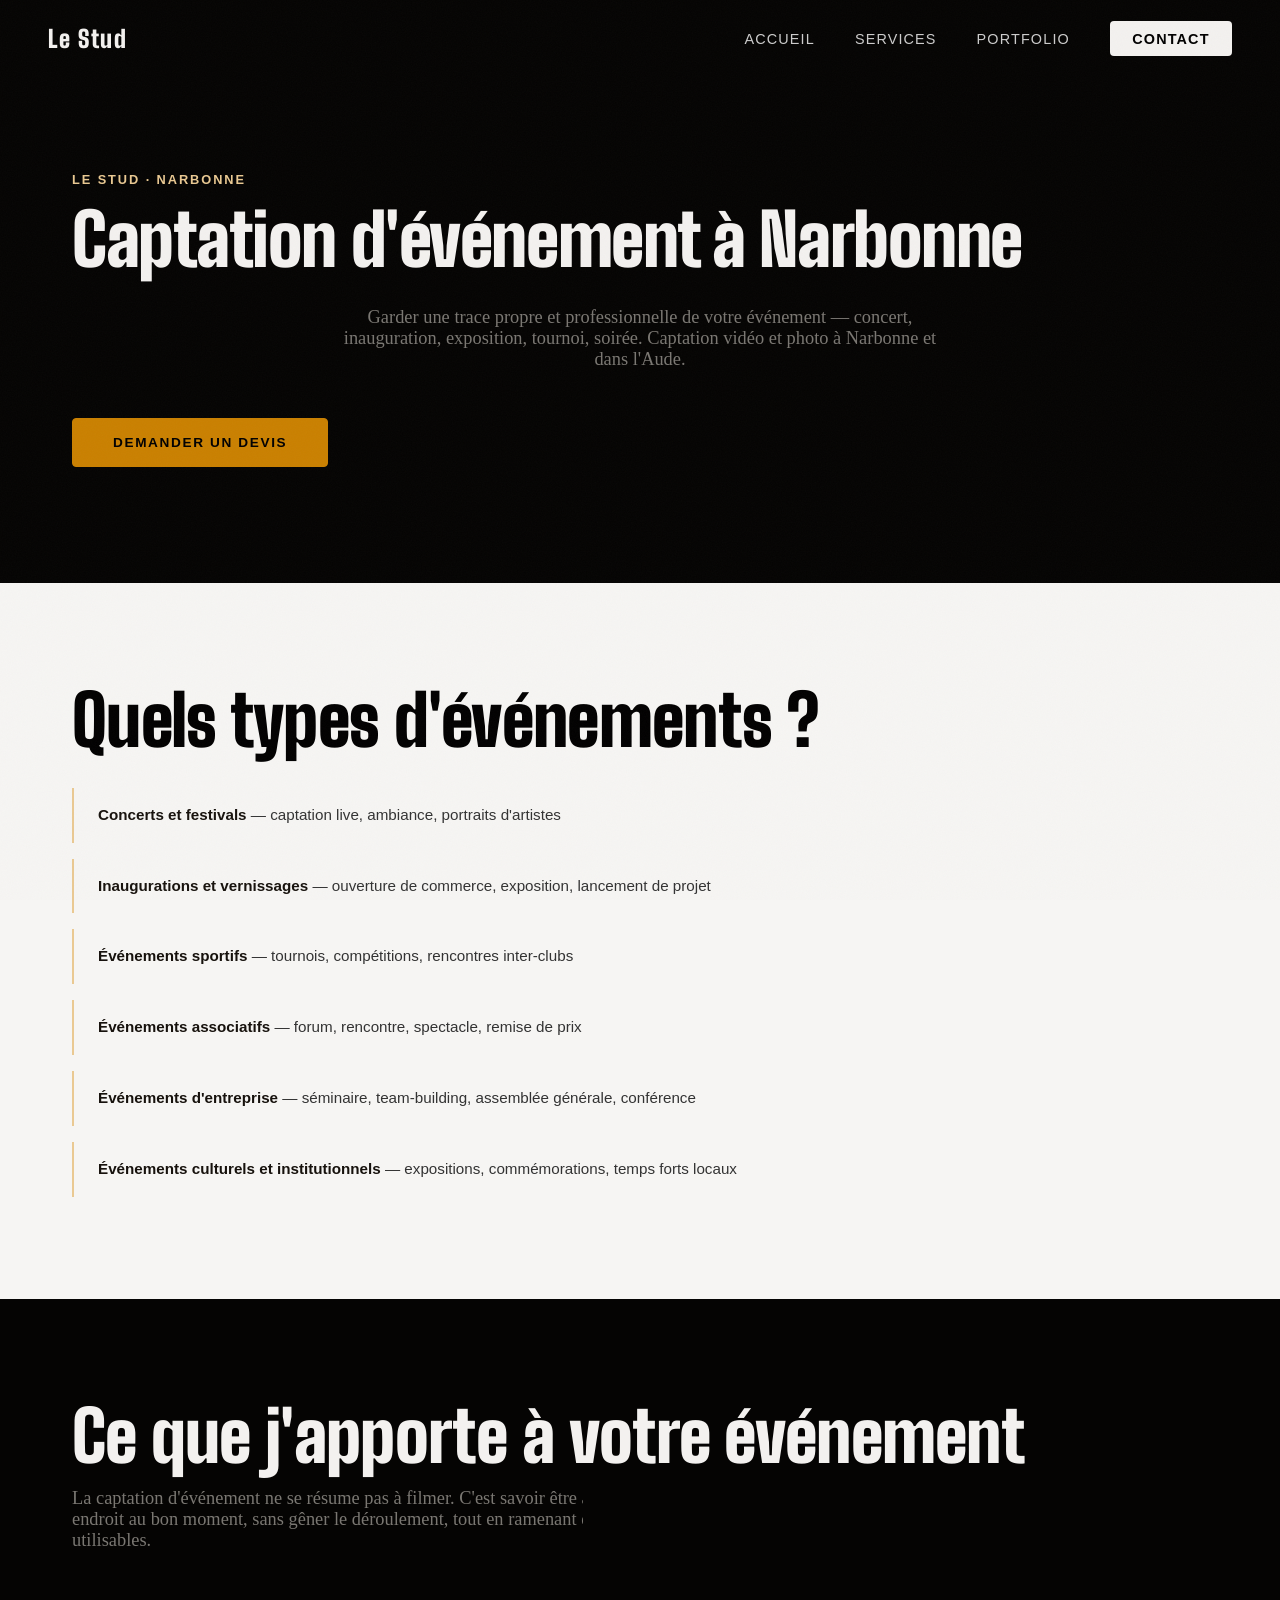
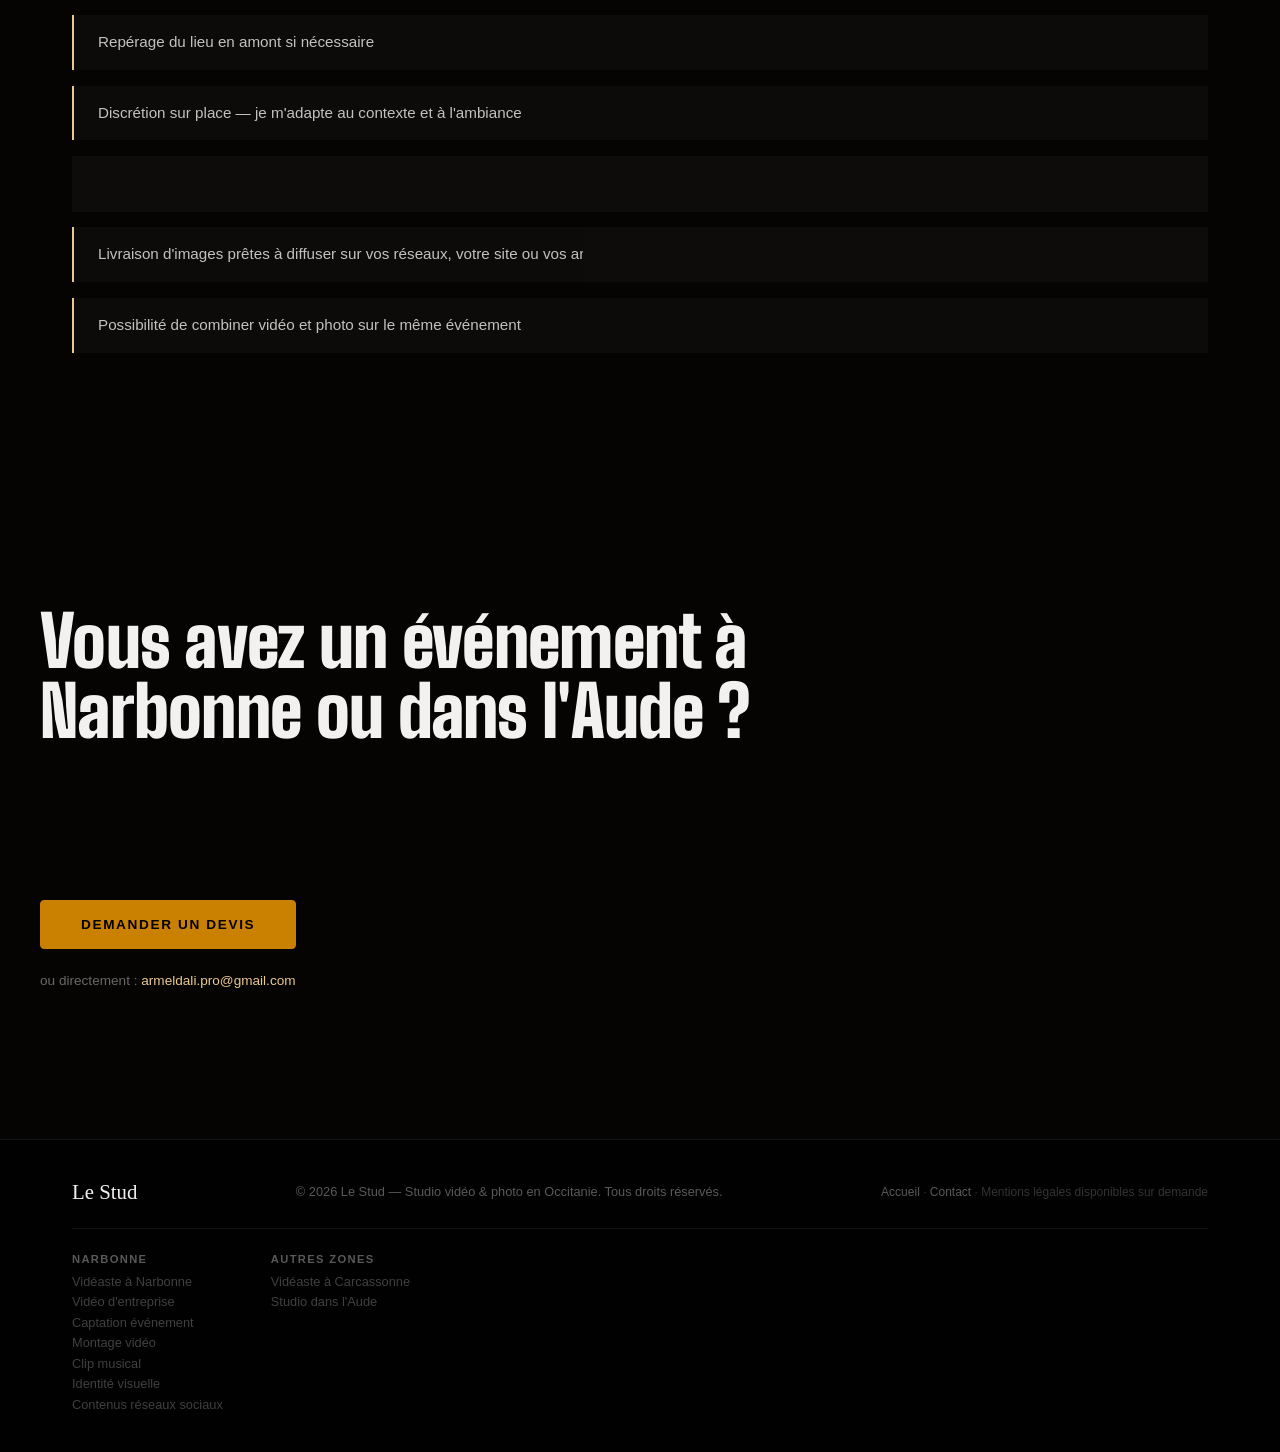
==== commit 106642c6: "Compléter les pages de prestations et leur référencement sans refonte" ====
--- a/captation-evenement-narbonne/index.html
+++ b/captation-evenement-narbonne/index.html
@@ -35,8 +35,9 @@
   <link rel="preconnect" href="https://fonts.gstatic.com" crossorigin>
   <link href="https://fonts.googleapis.com/css2?family=Big+Shoulders+Display:wght@900&display=swap" rel="stylesheet">
   <link rel="stylesheet" href="../style.css" />
+  <link rel="stylesheet" href="../service-pages.css" />
 </head>
-<body>
+<body class="service-page">
 
   <a href="#contenu" class="skip-link">Aller au contenu principal</a>
 
@@ -115,6 +116,8 @@
           <a href="/video-entreprise-narbonne/">Vidéo d'entreprise</a>
           <a href="/captation-evenement-narbonne/">Captation événement</a>
           <a href="/montage-video-narbonne/">Montage vidéo</a>
+          <a href="/clip-musical-narbonne/">Clip musical</a>
+          <a href="/identite-visuelle-narbonne/">Identité visuelle</a>
           <a href="/contenu-reseaux-sociaux-narbonne/">Contenus réseaux sociaux</a>
         </div>
         <div class="footer-local-col">
--- a/service-pages.css
+++ b/service-pages.css
@@ -0,0 +1,24 @@
+/* Styles limités aux pages de prestations, sans effet sur l’accueil. */
+.service-page .section-light .local-services li,
+.service-page .section-light .local-steps li { color: #333; }
+.service-page .section-light .local-services li strong,
+.service-page .section-light .local-steps li strong { color: #17120d; }
+.service-page .service-copy { max-width: 760px; line-height: 1.7; }
+.service-page .service-copy p { margin-bottom: 1.25rem; }
+.service-page .service-copy a { text-decoration: underline; text-underline-offset: .2em; }
+.service-page .service-points { padding-left: 1.25rem; line-height: 1.7; }
+.service-page .service-points li { margin: .75rem 0; }
+.service-page .service-examples { display: grid; grid-template-columns: repeat(2, minmax(0, 1fr)); gap: 2rem; }
+.service-page .service-example { margin: 0; min-width: 0; }
+.service-page .service-example img { display: block; width: 100%; height: auto; aspect-ratio: 16 / 10; object-fit: contain; background: #fff; }
+.service-page .service-example figcaption { position: static; padding: 1.25rem 0; line-height: 1.6; }
+.service-page .service-example h3 { font-size: 1.4rem; margin-bottom: .5rem; color: inherit; }
+.service-page .service-example p { margin: .5rem 0; }
+.service-page .service-example a { color: var(--accent); text-decoration: underline; }
+.service-page .service-faq details { padding: 1.25rem 0; border-bottom: 1px solid #c7c1b8; }
+.service-page .service-faq summary { cursor: pointer; font-weight: bold; line-height: 1.5; }
+.service-page .service-faq details p { margin-top: 1rem; line-height: 1.7; }
+@media (max-width: 700px) {
+  .service-page .service-examples { grid-template-columns: minmax(0, 1fr); }
+}
+
